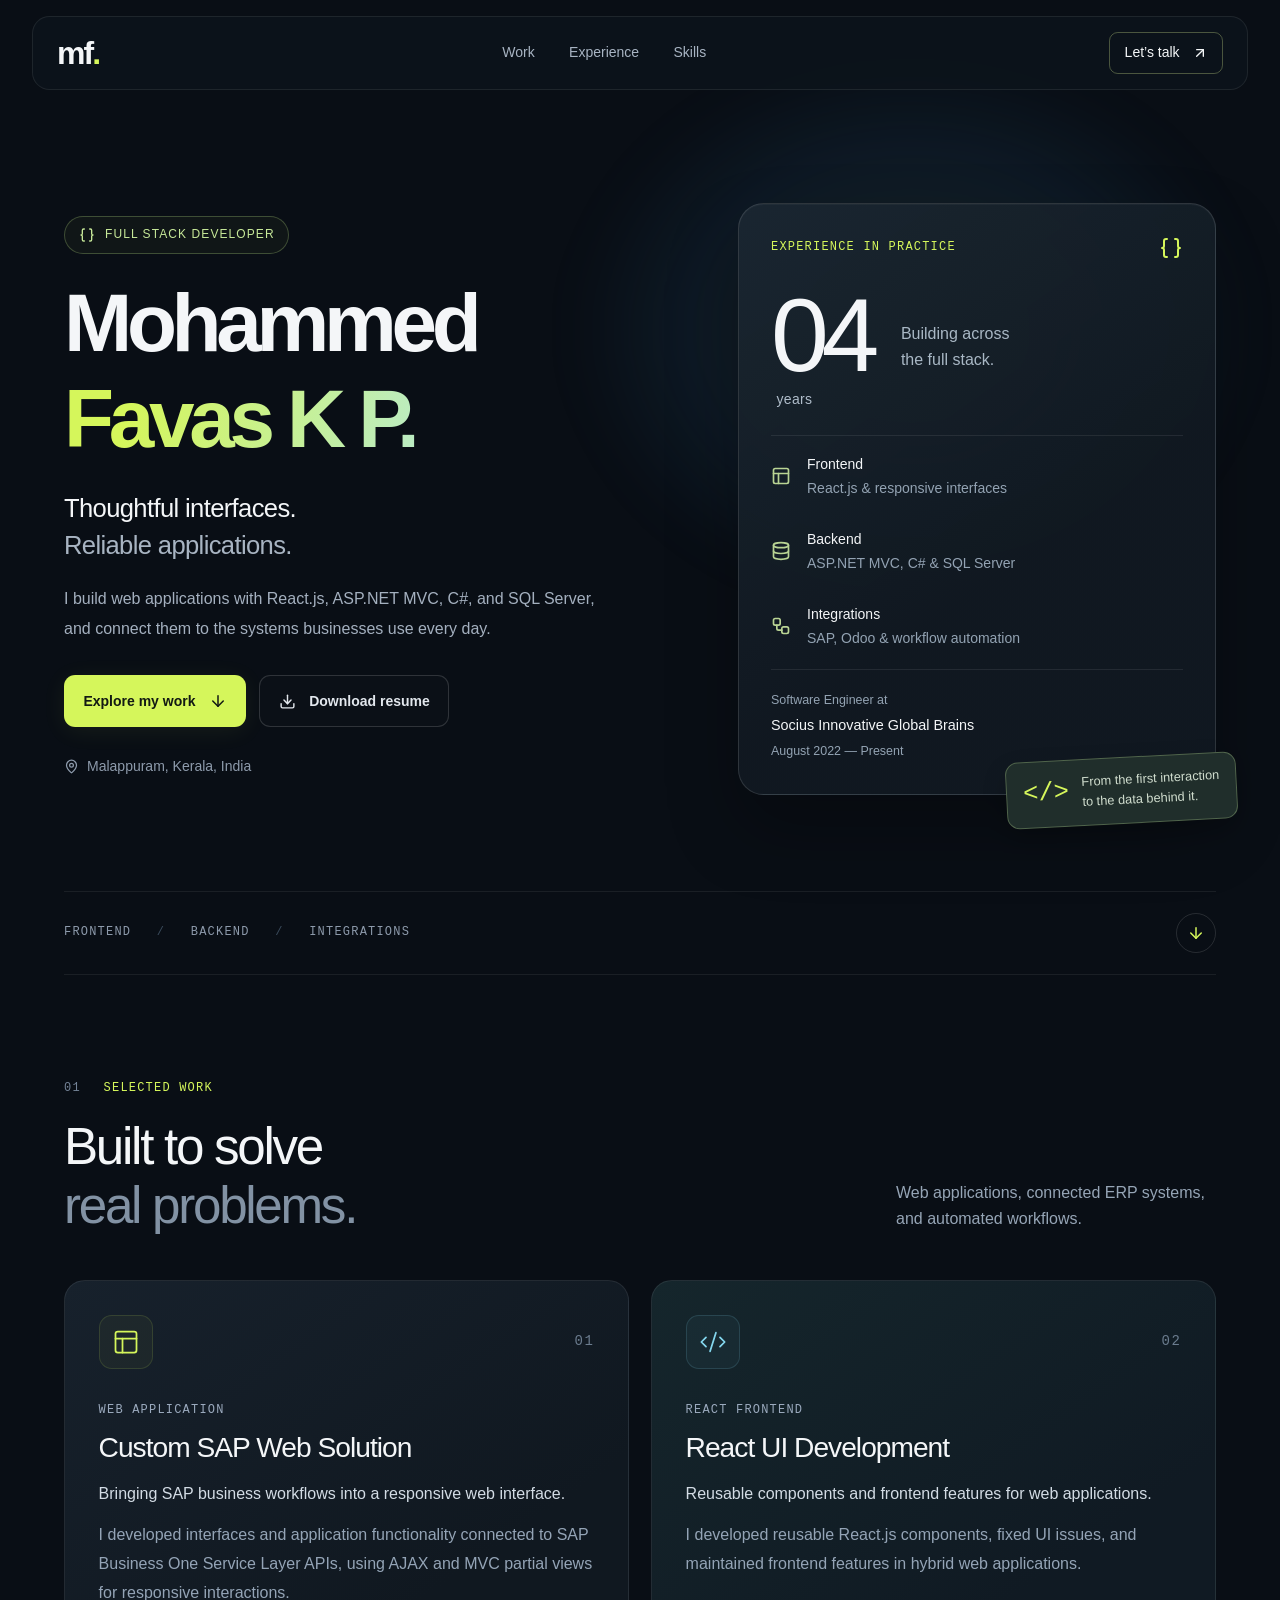
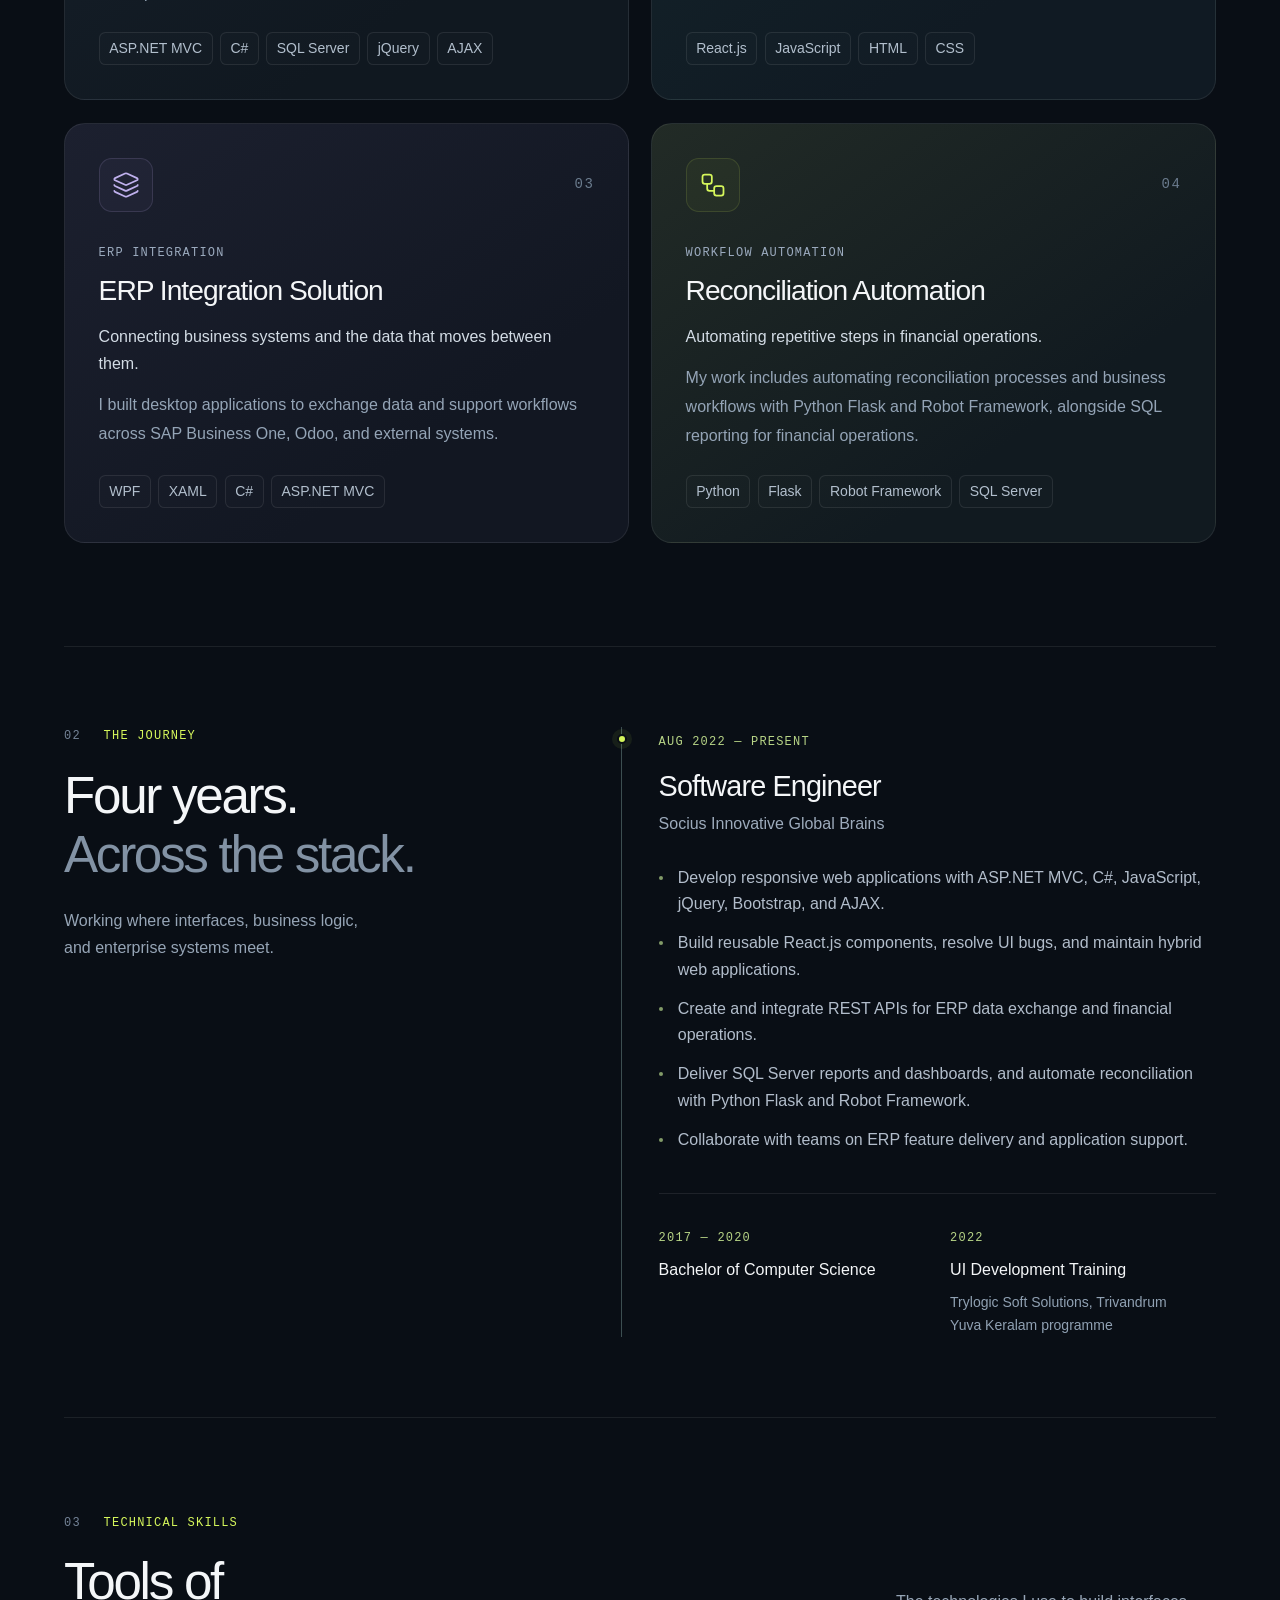
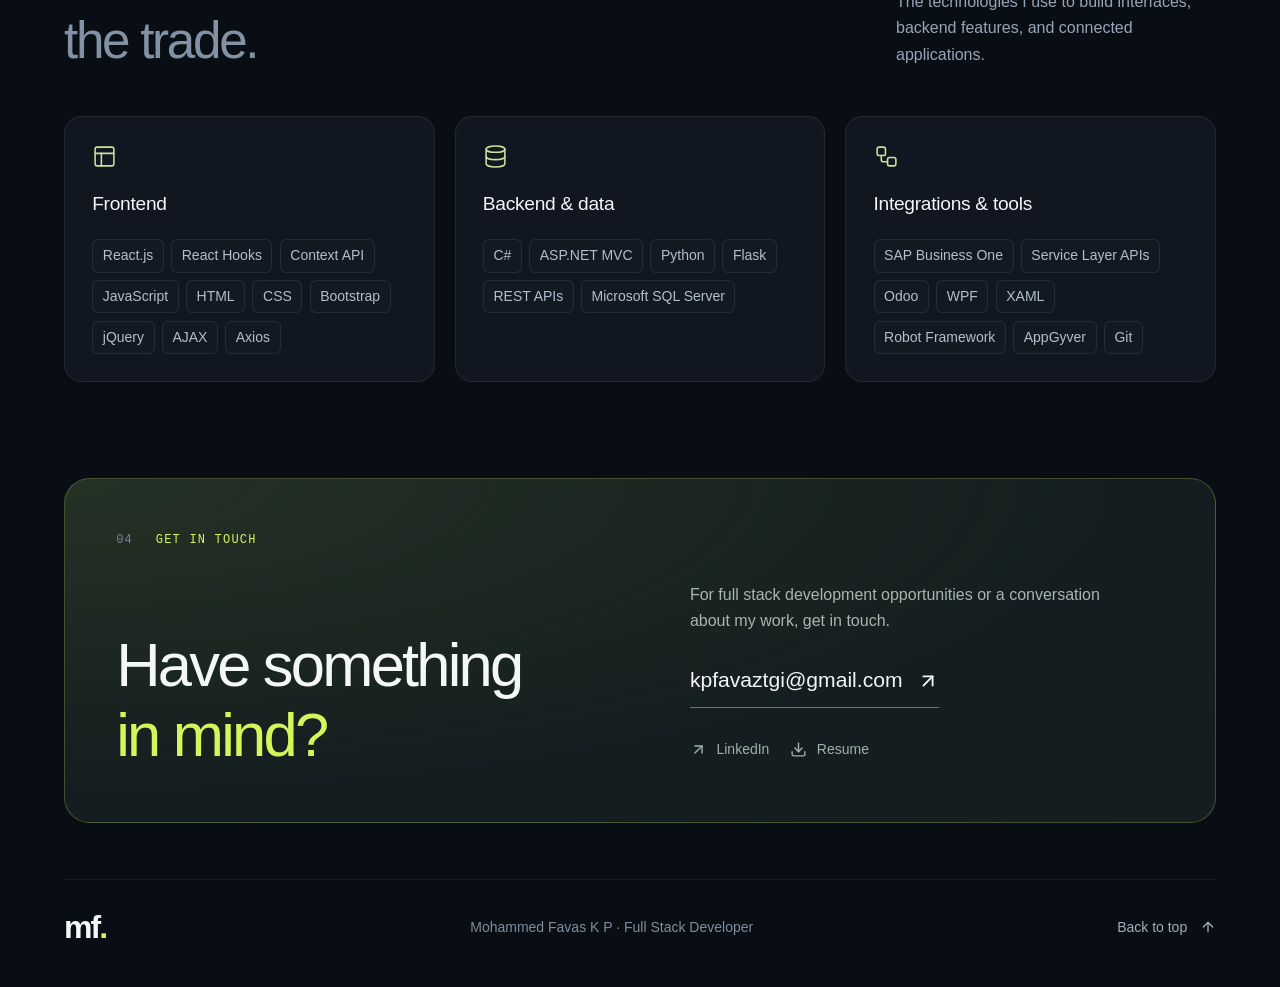
==== index.html @ 2f566b24 "Add files via upload" ====
<!DOCTYPE html><html lang="en"><head><meta charSet="utf-8"/><meta name="viewport" content="width=device-width, initial-scale=1"/><link rel="stylesheet" href="/_next/static/css/index.DsQ83Fm5.css" data-rsc-css-href="/_next/static/css/index.DsQ83Fm5.css" data-precedence="vite-rsc/importer-resources"/><link rel="modulepreload" fetchPriority="low" href="/_next/static/chunks/index-Csbb23Q3.js"/><script src="/_next/static/chunks/rolldown-runtime-C60lm6uB.js" type="module" async=""></script><script src="/_next/static/chunks/framework-D_rUT4EX.js" type="module" async=""></script><link rel="modulepreload" href="/_next/static/chunks/layout-segment-context-CwDwihak.js" crossorigin=""/><link rel="modulepreload" href="/_next/static/chunks/page-Cf0UQK8F.js" crossorigin=""/><title>Mohammed Favas K P | Full Stack Developer</title><meta name="description" content="Full Stack Developer with 4 years of experience in ASP.NET MVC, C#, React.js, SQL Server, ERP integrations, and business automation."/><link rel="shortcut icon" href="/favicon.svg"/><link rel="icon" href="/favicon.svg"/><script>Object.assign(((self[Symbol.for("vinext.navigationRuntime")]??={bootstrap:{routeManifest:null},functions:{}}).bootstrap.rsc??={rsc:[]}),{params:{},nav:{"pathname":"/","searchParams":[]}})</script><link rel="modulepreload" href="/_next/static/chunks/index-Csbb23Q3.js" />
</head><body><a class="skip-link" href="#main">Skip to content</a><div class="reading-progress" aria-hidden="true"></div><header class="site-header"><a class="wordmark" href="#home" aria-label="Mohammed Favas K P home">mf<span>.</span></a><nav aria-label="Main navigation"><a href="#work">Work</a><a href="#experience">Experience</a><a href="#skills">Skills</a></nav><a class="header-contact" href="#contact">Let’s talk <svg xmlns="http://www.w3.org/2000/svg" width="16" height="16" viewBox="0 0 24 24" fill="none" stroke="currentColor" stroke-width="2" stroke-linecap="round" stroke-linejoin="round" class="lucide lucide-arrow-up-right" aria-hidden="true"><path d="M7 7h10v10"></path><path d="M7 17 17 7"></path></svg></a></header><main id="main"><section id="home" data-section="true" class="hero section-shell" aria-labelledby="hero-title"><div class="hero-glow" aria-hidden="true"></div><div class="hero-grid"><div class="hero-intro"><p class="role-pill hero-enter"><svg xmlns="http://www.w3.org/2000/svg" width="16" height="16" viewBox="0 0 24 24" fill="none" stroke="currentColor" stroke-width="2" stroke-linecap="round" stroke-linejoin="round" class="lucide lucide-braces" aria-hidden="true"><path d="M8 3H7a2 2 0 0 0-2 2v5a2 2 0 0 1-2 2 2 2 0 0 1 2 2v5c0 1.1.9 2 2 2h1"></path><path d="M16 21h1a2 2 0 0 0 2-2v-5c0-1.1.9-2 2-2a2 2 0 0 1-2-2V5a2 2 0 0 0-2-2h-1"></path></svg> FULL STACK DEVELOPER</p><h1 id="hero-title" aria-label="Mohammed Favas K P"><span class="name-line"><span>Mohammed</span></span><span class="name-line"><span class="gradient-name">Favas K P.</span></span></h1><p class="hero-description hero-enter">Thoughtful interfaces.<br/><span>Reliable applications.</span></p><p class="intro-copy hero-enter">I build web applications with React.js, ASP.NET MVC, C#, and SQL Server, and connect them to the systems businesses use every day.</p><div class="hero-actions hero-enter"><a class="button button-accent" href="#work">Explore my work <svg xmlns="http://www.w3.org/2000/svg" width="18" height="18" viewBox="0 0 24 24" fill="none" stroke="currentColor" stroke-width="2" stroke-linecap="round" stroke-linejoin="round" class="lucide lucide-arrow-down" aria-hidden="true"><path d="M12 5v14"></path><path d="m19 12-7 7-7-7"></path></svg></a><a class="button button-outline" href="/Mohammed_Favas_K_P_Full_Stack_Developer_Resume.pdf" download=""><svg xmlns="http://www.w3.org/2000/svg" width="17" height="17" viewBox="0 0 24 24" fill="none" stroke="currentColor" stroke-width="2" stroke-linecap="round" stroke-linejoin="round" class="lucide lucide-download" aria-hidden="true"><path d="M12 15V3"></path><path d="M21 15v4a2 2 0 0 1-2 2H5a2 2 0 0 1-2-2v-4"></path><path d="m7 10 5 5 5-5"></path></svg> Download resume</a></div><p class="location hero-enter"><svg xmlns="http://www.w3.org/2000/svg" width="15" height="15" viewBox="0 0 24 24" fill="none" stroke="currentColor" stroke-width="2" stroke-linecap="round" stroke-linejoin="round" class="lucide lucide-map-pin" aria-hidden="true"><path d="M20 10c0 4.993-5.539 10.193-7.399 11.799a1 1 0 0 1-1.202 0C9.539 20.193 4 14.993 4 10a8 8 0 0 1 16 0"></path><circle cx="12" cy="10" r="3"></circle></svg> Malappuram, Kerala, India</p></div><div class="hero-profile hero-enter"><div class="profile-card"><div class="profile-top"><span class="eyebrow">EXPERIENCE IN PRACTICE</span><svg xmlns="http://www.w3.org/2000/svg" width="24" height="24" viewBox="0 0 24 24" fill="none" stroke="currentColor" stroke-width="2" stroke-linecap="round" stroke-linejoin="round" class="lucide lucide-braces" aria-hidden="true"><path d="M8 3H7a2 2 0 0 0-2 2v5a2 2 0 0 1-2 2 2 2 0 0 1 2 2v5c0 1.1.9 2 2 2h1"></path><path d="M16 21h1a2 2 0 0 0 2-2v-5c0-1.1.9-2 2-2a2 2 0 0 1-2-2V5a2 2 0 0 0-2-2h-1"></path></svg></div><div class="experience-number"><strong>04<span>years</span></strong><p>Building across<br/>the full stack.</p></div><div class="profile-specialties"><div><svg xmlns="http://www.w3.org/2000/svg" width="20" height="20" viewBox="0 0 24 24" fill="none" stroke="currentColor" stroke-width="2" stroke-linecap="round" stroke-linejoin="round" class="lucide lucide-panels-top-left" aria-hidden="true"><rect width="18" height="18" x="3" y="3" rx="2"></rect><path d="M3 9h18"></path><path d="M9 21V9"></path></svg><p><strong>Frontend</strong><span>React.js &amp; responsive interfaces</span></p></div><div><svg xmlns="http://www.w3.org/2000/svg" width="20" height="20" viewBox="0 0 24 24" fill="none" stroke="currentColor" stroke-width="2" stroke-linecap="round" stroke-linejoin="round" class="lucide lucide-database" aria-hidden="true"><ellipse cx="12" cy="5" rx="9" ry="3"></ellipse><path d="M3 5V19A9 3 0 0 0 21 19V5"></path><path d="M3 12A9 3 0 0 0 21 12"></path></svg><p><strong>Backend</strong><span>ASP.NET MVC, C# &amp; SQL Server</span></p></div><div><svg xmlns="http://www.w3.org/2000/svg" width="20" height="20" viewBox="0 0 24 24" fill="none" stroke="currentColor" stroke-width="2" stroke-linecap="round" stroke-linejoin="round" class="lucide lucide-workflow" aria-hidden="true"><rect width="8" height="8" x="3" y="3" rx="2"></rect><path d="M7 11v4a2 2 0 0 0 2 2h4"></path><rect width="8" height="8" x="13" y="13" rx="2"></rect></svg><p><strong>Integrations</strong><span>SAP, Odoo &amp; workflow automation</span></p></div></div><div class="profile-company"><span>Software Engineer at</span><strong>Socius Innovative Global Brains</strong><span>August 2022 — Present</span></div></div><div class="profile-note"><span aria-hidden="true">&lt;/&gt;</span><p>From the first interaction<br/>to the data behind it.</p></div></div></div><div class="hero-bottom"><span>FRONTEND</span><span class="stack-divider" aria-hidden="true">/</span><span>BACKEND</span><span class="stack-divider" aria-hidden="true">/</span><span>INTEGRATIONS</span><a href="#work" aria-label="Scroll to selected work"><svg xmlns="http://www.w3.org/2000/svg" width="18" height="18" viewBox="0 0 24 24" fill="none" stroke="currentColor" stroke-width="2" stroke-linecap="round" stroke-linejoin="round" class="lucide lucide-arrow-down" aria-hidden="true"><path d="M12 5v14"></path><path d="m19 12-7 7-7-7"></path></svg></a></div></section><section id="work" data-section="true" class="work-section section-shell" aria-labelledby="work-title"><div class="section-heading" data-reveal="true"><div><p class="eyebrow"><span>01</span> SELECTED WORK</p><h2 id="work-title">Built to solve<br/><span>real problems.</span></h2></div><p>Web applications, connected ERP systems, and automated workflows.</p></div><div class="projects"><div class="project-reveal" data-reveal="true"><article class="project-card project-1"><div class="project-top"><div class="project-icon"><svg xmlns="http://www.w3.org/2000/svg" width="28" height="28" viewBox="0 0 24 24" fill="none" stroke="currentColor" stroke-width="1.5" stroke-linecap="round" stroke-linejoin="round" class="lucide lucide-panels-top-left" aria-hidden="true"><rect width="18" height="18" x="3" y="3" rx="2"></rect><path d="M3 9h18"></path><path d="M9 21V9"></path></svg></div><span class="project-number">01</span></div><p class="project-category">WEB APPLICATION</p><h3>Custom SAP Web Solution</h3><p class="project-lead">Bringing SAP business workflows into a responsive web interface.</p><p class="project-detail">I developed interfaces and application functionality connected to SAP Business One Service Layer APIs, using AJAX and MVC partial views for responsive interactions.</p><ul class="tags" aria-label="Custom SAP Web Solution technologies"><li>ASP.NET MVC</li><li>C#</li><li>SQL Server</li><li>jQuery</li><li>AJAX</li></ul></article></div><div class="project-reveal" data-reveal="true"><article class="project-card project-2"><div class="project-top"><div class="project-icon"><svg xmlns="http://www.w3.org/2000/svg" width="28" height="28" viewBox="0 0 24 24" fill="none" stroke="currentColor" stroke-width="1.5" stroke-linecap="round" stroke-linejoin="round" class="lucide lucide-code-xml" aria-hidden="true"><path d="m18 16 4-4-4-4"></path><path d="m6 8-4 4 4 4"></path><path d="m14.5 4-5 16"></path></svg></div><span class="project-number">02</span></div><p class="project-category">REACT FRONTEND</p><h3>React UI Development</h3><p class="project-lead">Reusable components and frontend features for web applications.</p><p class="project-detail">I developed reusable React.js components, fixed UI issues, and maintained frontend features in hybrid web applications.</p><ul class="tags" aria-label="React UI Development technologies"><li>React.js</li><li>JavaScript</li><li>HTML</li><li>CSS</li></ul></article></div><div class="project-reveal" data-reveal="true"><article class="project-card project-3"><div class="project-top"><div class="project-icon"><svg xmlns="http://www.w3.org/2000/svg" width="28" height="28" viewBox="0 0 24 24" fill="none" stroke="currentColor" stroke-width="1.5" stroke-linecap="round" stroke-linejoin="round" class="lucide lucide-layers" aria-hidden="true"><path d="M12.83 2.18a2 2 0 0 0-1.66 0L2.6 6.08a1 1 0 0 0 0 1.83l8.58 3.91a2 2 0 0 0 1.66 0l8.58-3.9a1 1 0 0 0 0-1.83z"></path><path d="M2 12a1 1 0 0 0 .58.91l8.6 3.91a2 2 0 0 0 1.65 0l8.58-3.9A1 1 0 0 0 22 12"></path><path d="M2 17a1 1 0 0 0 .58.91l8.6 3.91a2 2 0 0 0 1.65 0l8.58-3.9A1 1 0 0 0 22 17"></path></svg></div><span class="project-number">03</span></div><p class="project-category">ERP INTEGRATION</p><h3>ERP Integration Solution</h3><p class="project-lead">Connecting business systems and the data that moves between them.</p><p class="project-detail">I built desktop applications to exchange data and support workflows across SAP Business One, Odoo, and external systems.</p><ul class="tags" aria-label="ERP Integration Solution technologies"><li>WPF</li><li>XAML</li><li>C#</li><li>ASP.NET MVC</li></ul></article></div><div class="project-reveal" data-reveal="true"><article class="project-card project-4"><div class="project-top"><div class="project-icon"><svg xmlns="http://www.w3.org/2000/svg" width="28" height="28" viewBox="0 0 24 24" fill="none" stroke="currentColor" stroke-width="1.5" stroke-linecap="round" stroke-linejoin="round" class="lucide lucide-workflow" aria-hidden="true"><rect width="8" height="8" x="3" y="3" rx="2"></rect><path d="M7 11v4a2 2 0 0 0 2 2h4"></path><rect width="8" height="8" x="13" y="13" rx="2"></rect></svg></div><span class="project-number">04</span></div><p class="project-category">WORKFLOW AUTOMATION</p><h3>Reconciliation Automation</h3><p class="project-lead">Automating repetitive steps in financial operations.</p><p class="project-detail">My work includes automating reconciliation processes and business workflows with Python Flask and Robot Framework, alongside SQL reporting for financial operations.</p><ul class="tags" aria-label="Reconciliation Automation technologies"><li>Python</li><li>Flask</li><li>Robot Framework</li><li>SQL Server</li></ul></article></div></div></section><section id="experience" data-section="true" class="experience-section section-shell" aria-labelledby="experience-title"><div class="experience-heading" data-reveal="true"><p class="eyebrow"><span>02</span> THE JOURNEY</p><h2 id="experience-title">Four years.<br/><span>Across the stack.</span></h2><p>Working where interfaces, business logic, and enterprise systems meet.</p></div><div class="experience-body" data-reveal="true"><div class="role-meta"><span class="date-label">AUG 2022 — PRESENT</span><h3>Software Engineer</h3><p>Socius Innovative Global Brains</p></div><ul class="experience-list"><li>Develop responsive web applications with ASP.NET MVC, C#, JavaScript, jQuery, Bootstrap, and AJAX.</li><li>Build reusable React.js components, resolve UI bugs, and maintain hybrid web applications.</li><li>Create and integrate REST APIs for ERP data exchange and financial operations.</li><li>Deliver SQL Server reports and dashboards, and automate reconciliation with Python Flask and Robot Framework.</li><li>Collaborate with teams on ERP feature delivery and application support.</li></ul><div class="education"><div><span class="date-label">2017 — 2020</span><h4>Bachelor of Computer Science</h4></div><div><span class="date-label">2022</span><h4>UI Development Training</h4><p>Trylogic Soft Solutions, Trivandrum<br/>Yuva Keralam programme</p></div></div></div></section><section id="skills" data-section="true" class="skills-section section-shell" aria-labelledby="skills-title"><div class="section-heading" data-reveal="true"><div><p class="eyebrow"><span>03</span> TECHNICAL SKILLS</p><h2 id="skills-title">Tools of<br/><span>the trade.</span></h2></div><p>The technologies I use to build interfaces, backend features, and connected applications.</p></div><div class="skill-groups"><div class="skill-group" data-reveal="true"><svg xmlns="http://www.w3.org/2000/svg" width="25" height="25" viewBox="0 0 24 24" fill="none" stroke="currentColor" stroke-width="1.5" stroke-linecap="round" stroke-linejoin="round" class="lucide lucide-panels-top-left" aria-hidden="true"><rect width="18" height="18" x="3" y="3" rx="2"></rect><path d="M3 9h18"></path><path d="M9 21V9"></path></svg><h3>Frontend</h3><ul class="tags"><li>React.js</li><li>React Hooks</li><li>Context API</li><li>JavaScript</li><li>HTML</li><li>CSS</li><li>Bootstrap</li><li>jQuery</li><li>AJAX</li><li>Axios</li></ul></div><div class="skill-group" data-reveal="true"><svg xmlns="http://www.w3.org/2000/svg" width="25" height="25" viewBox="0 0 24 24" fill="none" stroke="currentColor" stroke-width="1.5" stroke-linecap="round" stroke-linejoin="round" class="lucide lucide-database" aria-hidden="true"><ellipse cx="12" cy="5" rx="9" ry="3"></ellipse><path d="M3 5V19A9 3 0 0 0 21 19V5"></path><path d="M3 12A9 3 0 0 0 21 12"></path></svg><h3>Backend &amp; data</h3><ul class="tags"><li>C#</li><li>ASP.NET MVC</li><li>Python</li><li>Flask</li><li>REST APIs</li><li>Microsoft SQL Server</li></ul></div><div class="skill-group" data-reveal="true"><svg xmlns="http://www.w3.org/2000/svg" width="25" height="25" viewBox="0 0 24 24" fill="none" stroke="currentColor" stroke-width="1.5" stroke-linecap="round" stroke-linejoin="round" class="lucide lucide-workflow" aria-hidden="true"><rect width="8" height="8" x="3" y="3" rx="2"></rect><path d="M7 11v4a2 2 0 0 0 2 2h4"></path><rect width="8" height="8" x="13" y="13" rx="2"></rect></svg><h3>Integrations &amp; tools</h3><ul class="tags"><li>SAP Business One</li><li>Service Layer APIs</li><li>Odoo</li><li>WPF</li><li>XAML</li><li>Robot Framework</li><li>AppGyver</li><li>Git</li></ul></div></div></section><section id="contact" data-section="true" class="contact-section section-shell" aria-labelledby="contact-title"><div class="contact-panel" data-reveal="true"><p class="eyebrow"><span>04</span> GET IN TOUCH</p><div class="contact-grid"><h2 id="contact-title">Have something<br/><span>in mind?</span></h2><div><p>For full stack development opportunities or a conversation about my work, get in touch.</p><a class="email-link" href="mailto:kpfavaztgi@gmail.com">kpfavaztgi@gmail.com <svg xmlns="http://www.w3.org/2000/svg" width="22" height="22" viewBox="0 0 24 24" fill="none" stroke="currentColor" stroke-width="2" stroke-linecap="round" stroke-linejoin="round" class="lucide lucide-arrow-up-right" aria-hidden="true"><path d="M7 7h10v10"></path><path d="M7 17 17 7"></path></svg></a><div class="contact-links"><a href="https://www.linkedin.com/in/favas-kp-378805218" target="_blank" rel="noopener noreferrer"><svg xmlns="http://www.w3.org/2000/svg" width="17" height="17" viewBox="0 0 24 24" fill="none" stroke="currentColor" stroke-width="2" stroke-linecap="round" stroke-linejoin="round" class="lucide lucide-arrow-up-right" aria-hidden="true"><path d="M7 7h10v10"></path><path d="M7 17 17 7"></path></svg> LinkedIn</a><a href="/Mohammed_Favas_K_P_Full_Stack_Developer_Resume.pdf" download=""><svg xmlns="http://www.w3.org/2000/svg" width="17" height="17" viewBox="0 0 24 24" fill="none" stroke="currentColor" stroke-width="2" stroke-linecap="round" stroke-linejoin="round" class="lucide lucide-download" aria-hidden="true"><path d="M12 15V3"></path><path d="M21 15v4a2 2 0 0 1-2 2H5a2 2 0 0 1-2-2v-4"></path><path d="m7 10 5 5 5-5"></path></svg> Resume</a></div></div></div></div></section></main><footer class="site-footer"><a class="wordmark" href="#home" aria-label="Back to top">mf<span>.</span></a><p>Mohammed Favas K P · Full Stack Developer</p><a class="back-top" href="#home">Back to top <svg xmlns="http://www.w3.org/2000/svg" width="16" height="16" viewBox="0 0 24 24" fill="none" stroke="currentColor" stroke-width="2" stroke-linecap="round" stroke-linejoin="round" class="lucide lucide-arrow-up" aria-hidden="true"><path d="m5 12 7-7 7 7"></path><path d="M12 19V5"></path></svg></a></footer><script type="module" src="/_next/static/chunks/index-Csbb23Q3.js" id="_R_" async=""></script><script>((self[Symbol.for("vinext.navigationRuntime")]??={bootstrap:{routeManifest:null},functions:{}}).bootstrap.rsc??={rsc:[]}).rsc.push("2:I[\"dfb1a1972f71\",[],\"Children\",1]\n")</script><script>((self[Symbol.for("vinext.navigationRuntime")]??={bootstrap:{routeManifest:null},functions:{}}).bootstrap.rsc??={rsc:[]}).rsc.push("3:I[\"41fd901a78e0\",[],\"GlobalErrorBoundary\",1]\n")</script><script>((self[Symbol.for("vinext.navigationRuntime")]??={bootstrap:{routeManifest:null},functions:{}}).bootstrap.rsc??={rsc:[]}).rsc.push("4:I[\"0da8fa39962d\",[],\"default\",1]\n")</script><script>((self[Symbol.for("vinext.navigationRuntime")]??={bootstrap:{routeManifest:null},functions:{}}).bootstrap.rsc??={rsc:[]}).rsc.push("5:I[\"41fd901a78e0\",[],\"ErrorBoundary\",1]\n")</script><script>((self[Symbol.for("vinext.navigationRuntime")]??={bootstrap:{routeManifest:null},functions:{}}).bootstrap.rsc??={rsc:[]}).rsc.push("6:I[\"f010aebb4ce9\",[],\"LayoutSegmentProvider\",1]\n")</script><script>((self[Symbol.for("vinext.navigationRuntime")]??={bootstrap:{routeManifest:null},functions:{}}).bootstrap.rsc??={rsc:[]}).rsc.push("7:I[\"dfb1a1972f71\",[],\"Slot\",1]\n")</script><script>((self[Symbol.for("vinext.navigationRuntime")]??={bootstrap:{routeManifest:null},functions:{}}).bootstrap.rsc??={rsc:[]}).rsc.push("8:I[\"41fd901a78e0\",[],\"NotFoundBoundary\",1]\n")</script><script>((self[Symbol.for("vinext.navigationRuntime")]??={bootstrap:{routeManifest:null},functions:{}}).bootstrap.rsc??={rsc:[]}).rsc.push("9:I[\"207ef9e382e7\",[],\"AppRouterScrollTarget\",1]\n")</script><script>((self[Symbol.for("vinext.navigationRuntime")]??={bootstrap:{routeManifest:null},functions:{}}).bootstrap.rsc??={rsc:[]}).rsc.push("a:I[\"41fd901a78e0\",[],\"RedirectBoundary\",1]\n")</script><script>((self[Symbol.for("vinext.navigationRuntime")]??={bootstrap:{routeManifest:null},functions:{}}).bootstrap.rsc??={rsc:[]}).rsc.push(":HL[\"/_next/static/css/index.DsQ83Fm5.css\",\"style\"     ]\n")</script><script>((self[Symbol.for("vinext.navigationRuntime")]??={bootstrap:{routeManifest:null},functions:{}}).bootstrap.rsc??={rsc:[]}).rsc.push("0:{\"page:/\":\"$L1\",\"layout:/\":[[[\"$\",\"link\",\"css:/_next/static/css/index.DsQ83Fm5.css\",{\"rel\":\"stylesheet\",\"precedence\":\"vite-rsc/importer-resources\",\"href\":\"/_next/static/css/index.DsQ83Fm5.css\",\"data-rsc-css-href\":\"/_next/static/css/index.DsQ83Fm5.css\"}],\"$undefined\"],[\"$\",\"html\",null,{\"lang\":\"en\",\"children\":[\"$\",\"body\",null,{\"children\":[\"$\",\"$L2\",null,{}]}]}]],\"route:/\":[[[\"$\",\"meta\",null,{\"charSet\":\"utf-8\"}],[[\"$\",\"title\",\"0\",{\"children\":\"Mohammed Favas K P | Full Stack Developer\"}],[\"$\",\"meta\",\"1\",{\"name\":\"description\",\"content\":\"Full Stack Developer with 4 years of experience in ASP.NET MVC, C#, React.js, SQL Server, ERP integrations, and business automation.\"}],[\"$\",\"link\",\"2\",{\"data-vinext-streamed-icon\":\"$undefined\",\"rel\":\"shortcut icon\",\"href\":\"/favicon.svg\",\"type\":\"$undefined\",\"sizes\":\"$undefined\",\"color\":\"$undefined\",\"media\":\"$undefined\",\"fetchPriority\":\"$undefined\"}],[\"$\",\"link\",\"3\",{\"data-vinext-streamed-icon\":\"$undefined\",\"rel\":\"icon\",\"href\":\"/favicon.svg\",\"type\":\"$undefined\",\"sizes\":\"$undefined\",\"color\":\"$undefined\",\"media\":\"$undefined\",\"fetchPriority\":\"$undefined\"}]],[[\"$\",\"meta\",\"0\",{\"name\":\"viewport\",\"content\":\"width=device-width, initial-scale=1\"}]]],[\"$\",\"$L3\",null,{\"fallback\":\"$4\",\"children\":[\"$\",\"$L5\",null,{\"fallback\":\"$4\",\"children\":[\"$\",\"$L6\",null,{\"providerId\":\"layout:/\",\"segmentMap\":{\"children\":[]},\"children\":[\"$\",\"$L7\",null,{\"id\":\"layout:/\",\"parallelSlots\":\"$undefined\",\"children\":[\"$\",\"$L8\",null,{\"resetKey\":\"\",\"fallback\":[[\"$\",\"title\",null,{\"children\":\"404: This page could not be found.\"}],[\"$\",\"div\",null,{\"style\":{\"fontFamily\":\"system-ui,\\\"Segoe UI\\\",Roboto,Helvetica,Arial,sans-serif,\\\"Apple Color Emoji\\\",\\\"Segoe UI Emoji\\\"\",\"height\":\"100vh\",\"textAlign\":\"center\",\"display\":\"flex\",\"flexDirection\":\"column\",\"alignItems\":\"center\",\"justifyContent\":\"center\"},\"children\":[\"$\",\"div\",null,{\"children\":[[\"$\",\"style\",null,{\"dangerouslySetInnerHTML\":{\"__html\":\"body{color:#000;background:#fff;margin:0}.next-error-h1{border-right:1px solid rgba(0,0,0,.3)}@media (prefers-color-scheme:dark){body{color:#fff;background:#000}.next-error-h1{border-right:1px solid rgba(255,255,255,.3)}}\"}}],[\"$\",\"h1\",null,{\"className\":\"next-error-h1\",\"style\":{\"display\":\"inline-block\",\"margin\":\"0 20px 0 0\",\"padding\":\"0 23px 0 0\",\"fontSize\":24,\"fontWeight\":500,\"verticalAlign\":\"top\",\"lineHeight\":\"49px\"},\"children\":404}],[\"$\",\"div\",null,{\"style\":{\"display\":\"inline-block\"},\"children\":[\"$\",\"h2\",null,{\"style\":{\"fontSize\":14,\"fontWeight\":400,\"lineHeight\":\"49px\",\"margin\":0},\"children\":\"This page could not be found.\"}]}]]}]}]],\"children\":[\"$\",\"$L9\",null,{\"children\":[\"$\",\"$La\",null,{\"children\":[[\"$\",\"$L6\",null,{\"providerId\":\"page:/\",\"segmentMap\":{\"children\":[\"__PAGE__\"]},\"children\":[\"$\",\"$L7\",null,{\"id\":\"page:/\"}]}],null]}]}]}]}]}]}]}],null,null],\"__route\":\"route:/\",\"__interceptionContext\":null,\"__layoutIds\":[\"layout:/\"],\"__rootLayout\":\"/\",\"__bfcacheSegmentIdentities\":{\"layout:/\":\"[\\\"layout\\\",\\\"layout:/\\\",\\\"root-boundary:/\\\",\\\"\\\"]\",\"page:/\":\"[\\\"page\\\",\\\"page:/\\\",\\\"root-boundary:/\\\",\\\"\\\"]\"},\"__srcPage\":[\"page\"],\"__layoutFlags\":{\"layout:/\":\"s\"},\"__artifactCompatibility\":{\"schemaVersion\":1,\"graphVersion\":\"app-route-graph:1177fd80f83fa7b0\",\"deploymentVersion\":\"d8561abf-4563-4035-83c4-03610ea0a5c2\",\"appElementsSchemaVersion\":1,\"rscPayloadSchemaVersion\":1,\"rootBoundaryId\":\"/\",\"renderEpoch\":null}}\n")</script><script>((self[Symbol.for("vinext.navigationRuntime")]??={bootstrap:{routeManifest:null},functions:{}}).bootstrap.rsc??={rsc:[]}).rsc.push("b:I[\"6efdf509a785\",[],\"default\",1]\n")</script><script>((self[Symbol.for("vinext.navigationRuntime")]??={bootstrap:{routeManifest:null},functions:{}}).bootstrap.rsc??={rsc:[]}).rsc.push("1:[\"$\",\"$Lb\",null,{\"params\":\"$@c\",\"searchParams\":\"$@d\"}]\n")</script><script>((self[Symbol.for("vinext.navigationRuntime")]??={bootstrap:{routeManifest:null},functions:{}}).bootstrap.rsc??={rsc:[]}).rsc.push("c:{}\n")</script><script>((self[Symbol.for("vinext.navigationRuntime")]??={bootstrap:{routeManifest:null},functions:{}}).bootstrap.rsc??={rsc:[]}).rsc.push("d:{}\n")</script><script>Object.assign(((self[Symbol.for("vinext.navigationRuntime")]??={bootstrap:{routeManifest:null},functions:{}}).bootstrap.rsc??={rsc:[]}),{"initialCacheKind":"dynamic"});((self[Symbol.for("vinext.navigationRuntime")]??={bootstrap:{routeManifest:null},functions:{}}).bootstrap.rsc??={rsc:[]}).done=true</script></body></html>
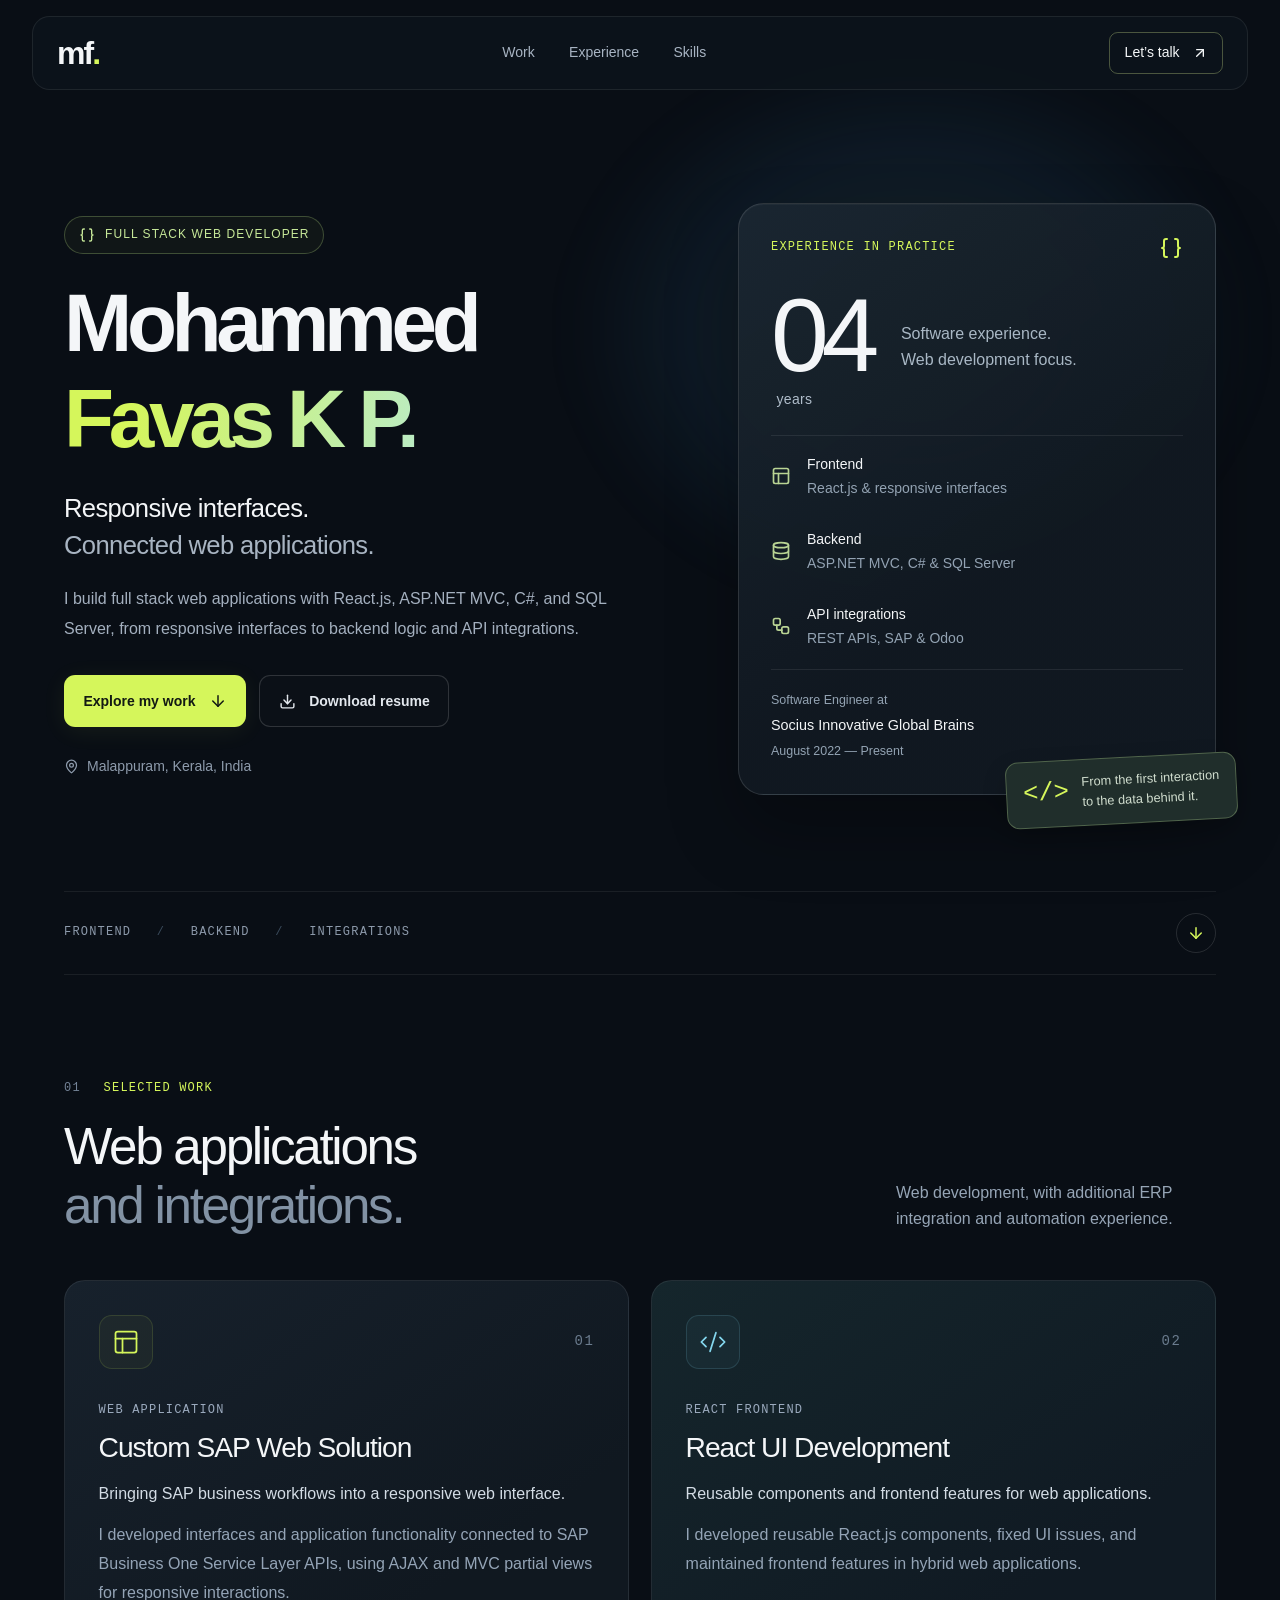
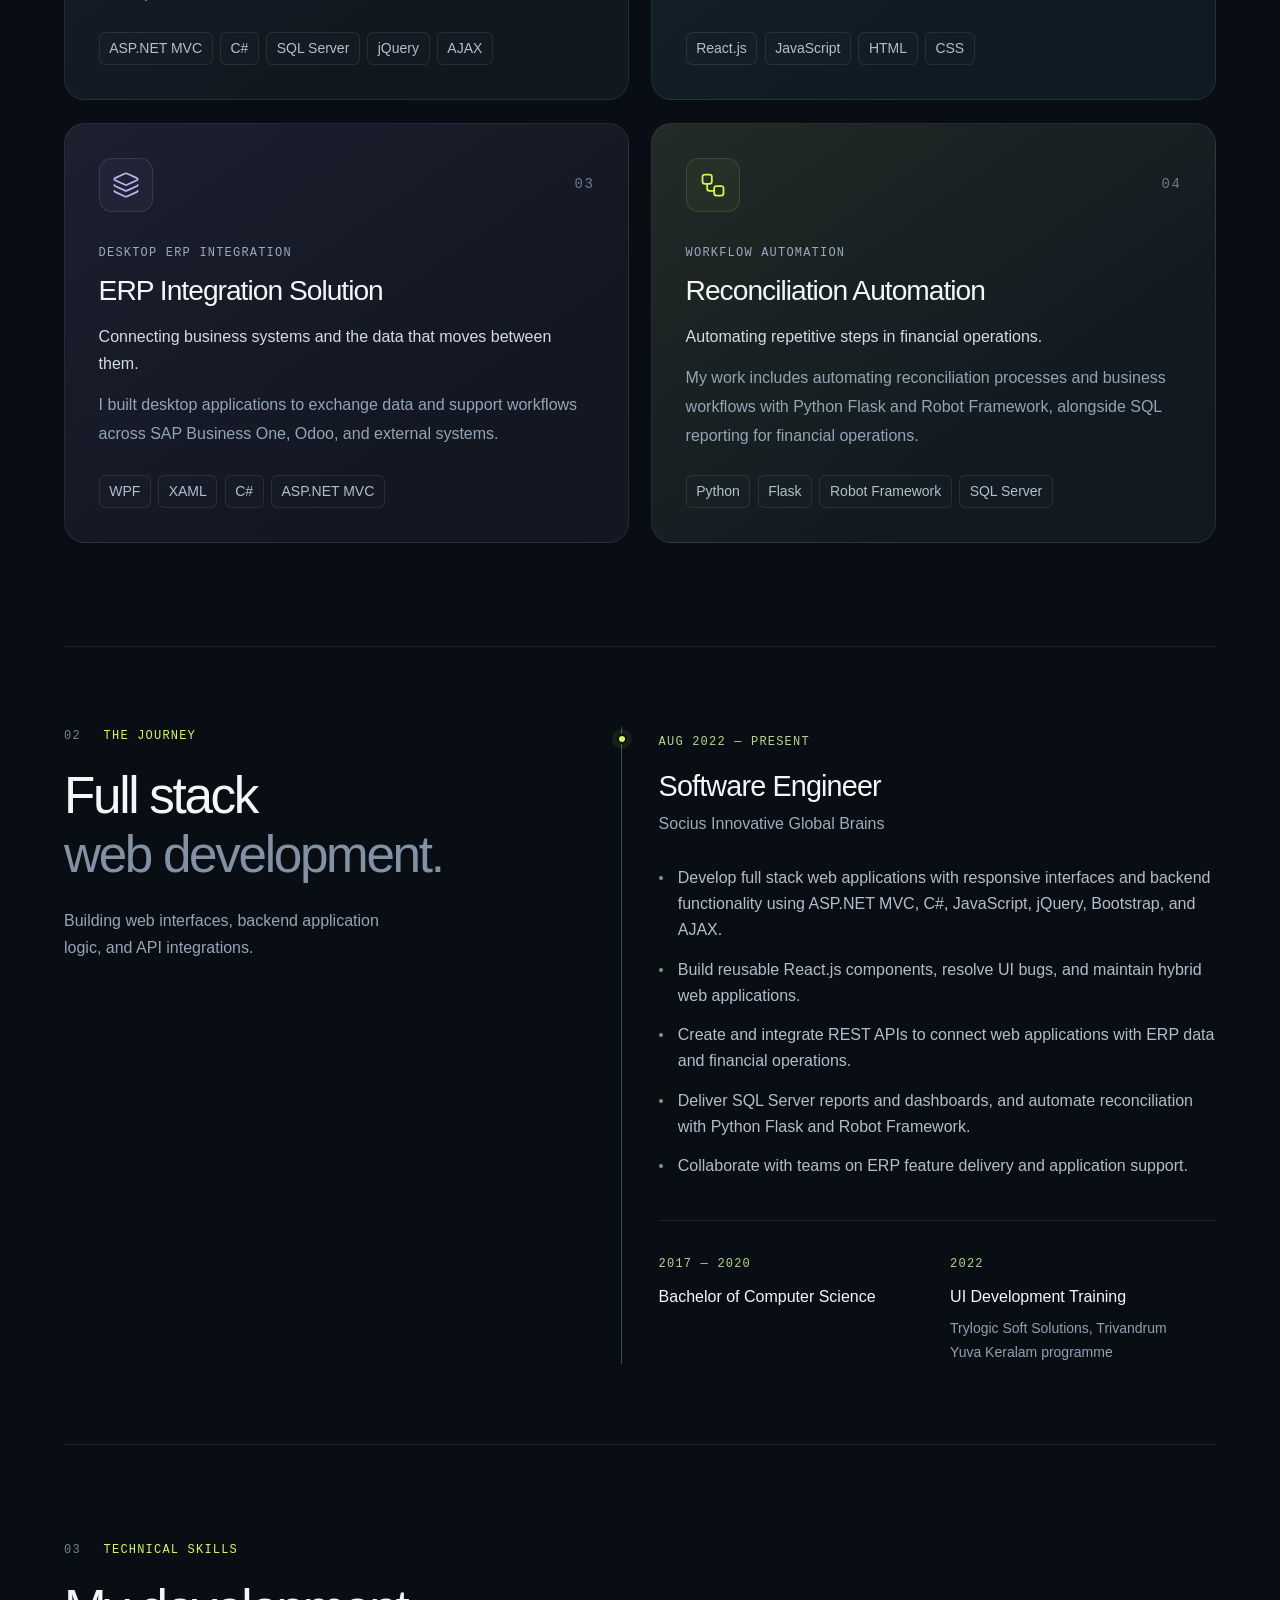
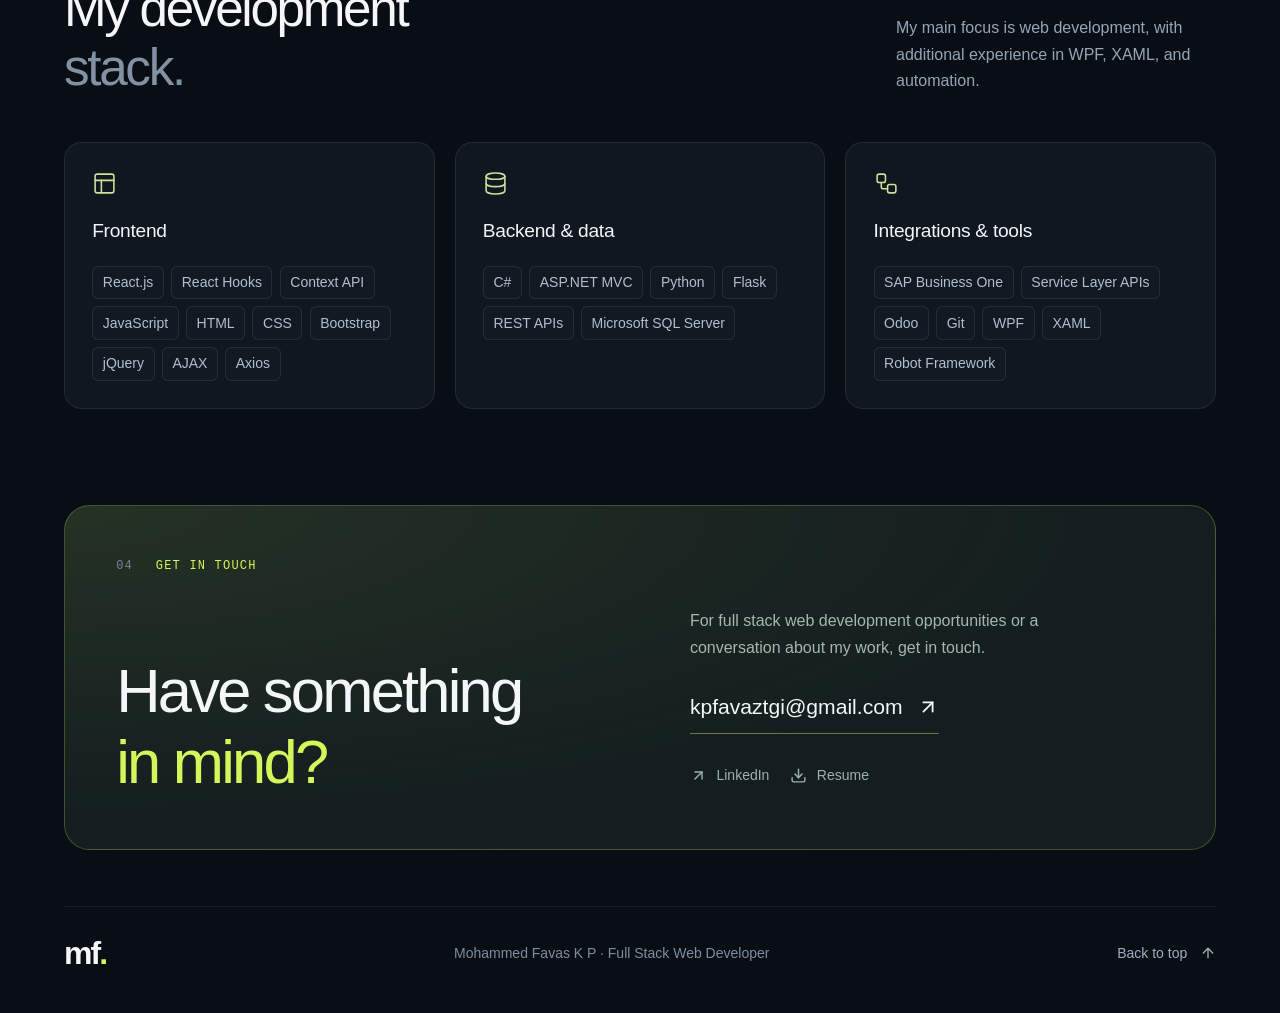
==== commit 3cea9751: "Update portfolio and resume" ====
--- a/index.html
+++ b/index.html
@@ -1,2 +1,2 @@
-<!DOCTYPE html><html lang="en"><head><meta charSet="utf-8"/><meta name="viewport" content="width=device-width, initial-scale=1"/><link rel="stylesheet" href="/_next/static/css/index.DsQ83Fm5.css" data-rsc-css-href="/_next/static/css/index.DsQ83Fm5.css" data-precedence="vite-rsc/importer-resources"/><link rel="modulepreload" fetchPriority="low" href="/_next/static/chunks/index-Csbb23Q3.js"/><script src="/_next/static/chunks/rolldown-runtime-C60lm6uB.js" type="module" async=""></script><script src="/_next/static/chunks/framework-D_rUT4EX.js" type="module" async=""></script><link rel="modulepreload" href="/_next/static/chunks/layout-segment-context-CwDwihak.js" crossorigin=""/><link rel="modulepreload" href="/_next/static/chunks/page-Cf0UQK8F.js" crossorigin=""/><title>Mohammed Favas K P | Full Stack Developer</title><meta name="description" content="Full Stack Developer with 4 years of experience in ASP.NET MVC, C#, React.js, SQL Server, ERP integrations, and business automation."/><link rel="shortcut icon" href="/favicon.svg"/><link rel="icon" href="/favicon.svg"/><script>Object.assign(((self[Symbol.for("vinext.navigationRuntime")]??={bootstrap:{routeManifest:null},functions:{}}).bootstrap.rsc??={rsc:[]}),{params:{},nav:{"pathname":"/","searchParams":[]}})</script><link rel="modulepreload" href="/_next/static/chunks/index-Csbb23Q3.js" />
-</head><body><a class="skip-link" href="#main">Skip to content</a><div class="reading-progress" aria-hidden="true"></div><header class="site-header"><a class="wordmark" href="#home" aria-label="Mohammed Favas K P home">mf<span>.</span></a><nav aria-label="Main navigation"><a href="#work">Work</a><a href="#experience">Experience</a><a href="#skills">Skills</a></nav><a class="header-contact" href="#contact">Let’s talk <svg xmlns="http://www.w3.org/2000/svg" width="16" height="16" viewBox="0 0 24 24" fill="none" stroke="currentColor" stroke-width="2" stroke-linecap="round" stroke-linejoin="round" class="lucide lucide-arrow-up-right" aria-hidden="true"><path d="M7 7h10v10"></path><path d="M7 17 17 7"></path></svg></a></header><main id="main"><section id="home" data-section="true" class="hero section-shell" aria-labelledby="hero-title"><div class="hero-glow" aria-hidden="true"></div><div class="hero-grid"><div class="hero-intro"><p class="role-pill hero-enter"><svg xmlns="http://www.w3.org/2000/svg" width="16" height="16" viewBox="0 0 24 24" fill="none" stroke="currentColor" stroke-width="2" stroke-linecap="round" stroke-linejoin="round" class="lucide lucide-braces" aria-hidden="true"><path d="M8 3H7a2 2 0 0 0-2 2v5a2 2 0 0 1-2 2 2 2 0 0 1 2 2v5c0 1.1.9 2 2 2h1"></path><path d="M16 21h1a2 2 0 0 0 2-2v-5c0-1.1.9-2 2-2a2 2 0 0 1-2-2V5a2 2 0 0 0-2-2h-1"></path></svg> FULL STACK DEVELOPER</p><h1 id="hero-title" aria-label="Mohammed Favas K P"><span class="name-line"><span>Mohammed</span></span><span class="name-line"><span class="gradient-name">Favas K P.</span></span></h1><p class="hero-description hero-enter">Thoughtful interfaces.<br/><span>Reliable applications.</span></p><p class="intro-copy hero-enter">I build web applications with React.js, ASP.NET MVC, C#, and SQL Server, and connect them to the systems businesses use every day.</p><div class="hero-actions hero-enter"><a class="button button-accent" href="#work">Explore my work <svg xmlns="http://www.w3.org/2000/svg" width="18" height="18" viewBox="0 0 24 24" fill="none" stroke="currentColor" stroke-width="2" stroke-linecap="round" stroke-linejoin="round" class="lucide lucide-arrow-down" aria-hidden="true"><path d="M12 5v14"></path><path d="m19 12-7 7-7-7"></path></svg></a><a class="button button-outline" href="/Mohammed_Favas_K_P_Full_Stack_Developer_Resume.pdf" download=""><svg xmlns="http://www.w3.org/2000/svg" width="17" height="17" viewBox="0 0 24 24" fill="none" stroke="currentColor" stroke-width="2" stroke-linecap="round" stroke-linejoin="round" class="lucide lucide-download" aria-hidden="true"><path d="M12 15V3"></path><path d="M21 15v4a2 2 0 0 1-2 2H5a2 2 0 0 1-2-2v-4"></path><path d="m7 10 5 5 5-5"></path></svg> Download resume</a></div><p class="location hero-enter"><svg xmlns="http://www.w3.org/2000/svg" width="15" height="15" viewBox="0 0 24 24" fill="none" stroke="currentColor" stroke-width="2" stroke-linecap="round" stroke-linejoin="round" class="lucide lucide-map-pin" aria-hidden="true"><path d="M20 10c0 4.993-5.539 10.193-7.399 11.799a1 1 0 0 1-1.202 0C9.539 20.193 4 14.993 4 10a8 8 0 0 1 16 0"></path><circle cx="12" cy="10" r="3"></circle></svg> Malappuram, Kerala, India</p></div><div class="hero-profile hero-enter"><div class="profile-card"><div class="profile-top"><span class="eyebrow">EXPERIENCE IN PRACTICE</span><svg xmlns="http://www.w3.org/2000/svg" width="24" height="24" viewBox="0 0 24 24" fill="none" stroke="currentColor" stroke-width="2" stroke-linecap="round" stroke-linejoin="round" class="lucide lucide-braces" aria-hidden="true"><path d="M8 3H7a2 2 0 0 0-2 2v5a2 2 0 0 1-2 2 2 2 0 0 1 2 2v5c0 1.1.9 2 2 2h1"></path><path d="M16 21h1a2 2 0 0 0 2-2v-5c0-1.1.9-2 2-2a2 2 0 0 1-2-2V5a2 2 0 0 0-2-2h-1"></path></svg></div><div class="experience-number"><strong>04<span>years</span></strong><p>Building across<br/>the full stack.</p></div><div class="profile-specialties"><div><svg xmlns="http://www.w3.org/2000/svg" width="20" height="20" viewBox="0 0 24 24" fill="none" stroke="currentColor" stroke-width="2" stroke-linecap="round" stroke-linejoin="round" class="lucide lucide-panels-top-left" aria-hidden="true"><rect width="18" height="18" x="3" y="3" rx="2"></rect><path d="M3 9h18"></path><path d="M9 21V9"></path></svg><p><strong>Frontend</strong><span>React.js &amp; responsive interfaces</span></p></div><div><svg xmlns="http://www.w3.org/2000/svg" width="20" height="20" viewBox="0 0 24 24" fill="none" stroke="currentColor" stroke-width="2" stroke-linecap="round" stroke-linejoin="round" class="lucide lucide-database" aria-hidden="true"><ellipse cx="12" cy="5" rx="9" ry="3"></ellipse><path d="M3 5V19A9 3 0 0 0 21 19V5"></path><path d="M3 12A9 3 0 0 0 21 12"></path></svg><p><strong>Backend</strong><span>ASP.NET MVC, C# &amp; SQL Server</span></p></div><div><svg xmlns="http://www.w3.org/2000/svg" width="20" height="20" viewBox="0 0 24 24" fill="none" stroke="currentColor" stroke-width="2" stroke-linecap="round" stroke-linejoin="round" class="lucide lucide-workflow" aria-hidden="true"><rect width="8" height="8" x="3" y="3" rx="2"></rect><path d="M7 11v4a2 2 0 0 0 2 2h4"></path><rect width="8" height="8" x="13" y="13" rx="2"></rect></svg><p><strong>Integrations</strong><span>SAP, Odoo &amp; workflow automation</span></p></div></div><div class="profile-company"><span>Software Engineer at</span><strong>Socius Innovative Global Brains</strong><span>August 2022 — Present</span></div></div><div class="profile-note"><span aria-hidden="true">&lt;/&gt;</span><p>From the first interaction<br/>to the data behind it.</p></div></div></div><div class="hero-bottom"><span>FRONTEND</span><span class="stack-divider" aria-hidden="true">/</span><span>BACKEND</span><span class="stack-divider" aria-hidden="true">/</span><span>INTEGRATIONS</span><a href="#work" aria-label="Scroll to selected work"><svg xmlns="http://www.w3.org/2000/svg" width="18" height="18" viewBox="0 0 24 24" fill="none" stroke="currentColor" stroke-width="2" stroke-linecap="round" stroke-linejoin="round" class="lucide lucide-arrow-down" aria-hidden="true"><path d="M12 5v14"></path><path d="m19 12-7 7-7-7"></path></svg></a></div></section><section id="work" data-section="true" class="work-section section-shell" aria-labelledby="work-title"><div class="section-heading" data-reveal="true"><div><p class="eyebrow"><span>01</span> SELECTED WORK</p><h2 id="work-title">Built to solve<br/><span>real problems.</span></h2></div><p>Web applications, connected ERP systems, and automated workflows.</p></div><div class="projects"><div class="project-reveal" data-reveal="true"><article class="project-card project-1"><div class="project-top"><div class="project-icon"><svg xmlns="http://www.w3.org/2000/svg" width="28" height="28" viewBox="0 0 24 24" fill="none" stroke="currentColor" stroke-width="1.5" stroke-linecap="round" stroke-linejoin="round" class="lucide lucide-panels-top-left" aria-hidden="true"><rect width="18" height="18" x="3" y="3" rx="2"></rect><path d="M3 9h18"></path><path d="M9 21V9"></path></svg></div><span class="project-number">01</span></div><p class="project-category">WEB APPLICATION</p><h3>Custom SAP Web Solution</h3><p class="project-lead">Bringing SAP business workflows into a responsive web interface.</p><p class="project-detail">I developed interfaces and application functionality connected to SAP Business One Service Layer APIs, using AJAX and MVC partial views for responsive interactions.</p><ul class="tags" aria-label="Custom SAP Web Solution technologies"><li>ASP.NET MVC</li><li>C#</li><li>SQL Server</li><li>jQuery</li><li>AJAX</li></ul></article></div><div class="project-reveal" data-reveal="true"><article class="project-card project-2"><div class="project-top"><div class="project-icon"><svg xmlns="http://www.w3.org/2000/svg" width="28" height="28" viewBox="0 0 24 24" fill="none" stroke="currentColor" stroke-width="1.5" stroke-linecap="round" stroke-linejoin="round" class="lucide lucide-code-xml" aria-hidden="true"><path d="m18 16 4-4-4-4"></path><path d="m6 8-4 4 4 4"></path><path d="m14.5 4-5 16"></path></svg></div><span class="project-number">02</span></div><p class="project-category">REACT FRONTEND</p><h3>React UI Development</h3><p class="project-lead">Reusable components and frontend features for web applications.</p><p class="project-detail">I developed reusable React.js components, fixed UI issues, and maintained frontend features in hybrid web applications.</p><ul class="tags" aria-label="React UI Development technologies"><li>React.js</li><li>JavaScript</li><li>HTML</li><li>CSS</li></ul></article></div><div class="project-reveal" data-reveal="true"><article class="project-card project-3"><div class="project-top"><div class="project-icon"><svg xmlns="http://www.w3.org/2000/svg" width="28" height="28" viewBox="0 0 24 24" fill="none" stroke="currentColor" stroke-width="1.5" stroke-linecap="round" stroke-linejoin="round" class="lucide lucide-layers" aria-hidden="true"><path d="M12.83 2.18a2 2 0 0 0-1.66 0L2.6 6.08a1 1 0 0 0 0 1.83l8.58 3.91a2 2 0 0 0 1.66 0l8.58-3.9a1 1 0 0 0 0-1.83z"></path><path d="M2 12a1 1 0 0 0 .58.91l8.6 3.91a2 2 0 0 0 1.65 0l8.58-3.9A1 1 0 0 0 22 12"></path><path d="M2 17a1 1 0 0 0 .58.91l8.6 3.91a2 2 0 0 0 1.65 0l8.58-3.9A1 1 0 0 0 22 17"></path></svg></div><span class="project-number">03</span></div><p class="project-category">ERP INTEGRATION</p><h3>ERP Integration Solution</h3><p class="project-lead">Connecting business systems and the data that moves between them.</p><p class="project-detail">I built desktop applications to exchange data and support workflows across SAP Business One, Odoo, and external systems.</p><ul class="tags" aria-label="ERP Integration Solution technologies"><li>WPF</li><li>XAML</li><li>C#</li><li>ASP.NET MVC</li></ul></article></div><div class="project-reveal" data-reveal="true"><article class="project-card project-4"><div class="project-top"><div class="project-icon"><svg xmlns="http://www.w3.org/2000/svg" width="28" height="28" viewBox="0 0 24 24" fill="none" stroke="currentColor" stroke-width="1.5" stroke-linecap="round" stroke-linejoin="round" class="lucide lucide-workflow" aria-hidden="true"><rect width="8" height="8" x="3" y="3" rx="2"></rect><path d="M7 11v4a2 2 0 0 0 2 2h4"></path><rect width="8" height="8" x="13" y="13" rx="2"></rect></svg></div><span class="project-number">04</span></div><p class="project-category">WORKFLOW AUTOMATION</p><h3>Reconciliation Automation</h3><p class="project-lead">Automating repetitive steps in financial operations.</p><p class="project-detail">My work includes automating reconciliation processes and business workflows with Python Flask and Robot Framework, alongside SQL reporting for financial operations.</p><ul class="tags" aria-label="Reconciliation Automation technologies"><li>Python</li><li>Flask</li><li>Robot Framework</li><li>SQL Server</li></ul></article></div></div></section><section id="experience" data-section="true" class="experience-section section-shell" aria-labelledby="experience-title"><div class="experience-heading" data-reveal="true"><p class="eyebrow"><span>02</span> THE JOURNEY</p><h2 id="experience-title">Four years.<br/><span>Across the stack.</span></h2><p>Working where interfaces, business logic, and enterprise systems meet.</p></div><div class="experience-body" data-reveal="true"><div class="role-meta"><span class="date-label">AUG 2022 — PRESENT</span><h3>Software Engineer</h3><p>Socius Innovative Global Brains</p></div><ul class="experience-list"><li>Develop responsive web applications with ASP.NET MVC, C#, JavaScript, jQuery, Bootstrap, and AJAX.</li><li>Build reusable React.js components, resolve UI bugs, and maintain hybrid web applications.</li><li>Create and integrate REST APIs for ERP data exchange and financial operations.</li><li>Deliver SQL Server reports and dashboards, and automate reconciliation with Python Flask and Robot Framework.</li><li>Collaborate with teams on ERP feature delivery and application support.</li></ul><div class="education"><div><span class="date-label">2017 — 2020</span><h4>Bachelor of Computer Science</h4></div><div><span class="date-label">2022</span><h4>UI Development Training</h4><p>Trylogic Soft Solutions, Trivandrum<br/>Yuva Keralam programme</p></div></div></div></section><section id="skills" data-section="true" class="skills-section section-shell" aria-labelledby="skills-title"><div class="section-heading" data-reveal="true"><div><p class="eyebrow"><span>03</span> TECHNICAL SKILLS</p><h2 id="skills-title">Tools of<br/><span>the trade.</span></h2></div><p>The technologies I use to build interfaces, backend features, and connected applications.</p></div><div class="skill-groups"><div class="skill-group" data-reveal="true"><svg xmlns="http://www.w3.org/2000/svg" width="25" height="25" viewBox="0 0 24 24" fill="none" stroke="currentColor" stroke-width="1.5" stroke-linecap="round" stroke-linejoin="round" class="lucide lucide-panels-top-left" aria-hidden="true"><rect width="18" height="18" x="3" y="3" rx="2"></rect><path d="M3 9h18"></path><path d="M9 21V9"></path></svg><h3>Frontend</h3><ul class="tags"><li>React.js</li><li>React Hooks</li><li>Context API</li><li>JavaScript</li><li>HTML</li><li>CSS</li><li>Bootstrap</li><li>jQuery</li><li>AJAX</li><li>Axios</li></ul></div><div class="skill-group" data-reveal="true"><svg xmlns="http://www.w3.org/2000/svg" width="25" height="25" viewBox="0 0 24 24" fill="none" stroke="currentColor" stroke-width="1.5" stroke-linecap="round" stroke-linejoin="round" class="lucide lucide-database" aria-hidden="true"><ellipse cx="12" cy="5" rx="9" ry="3"></ellipse><path d="M3 5V19A9 3 0 0 0 21 19V5"></path><path d="M3 12A9 3 0 0 0 21 12"></path></svg><h3>Backend &amp; data</h3><ul class="tags"><li>C#</li><li>ASP.NET MVC</li><li>Python</li><li>Flask</li><li>REST APIs</li><li>Microsoft SQL Server</li></ul></div><div class="skill-group" data-reveal="true"><svg xmlns="http://www.w3.org/2000/svg" width="25" height="25" viewBox="0 0 24 24" fill="none" stroke="currentColor" stroke-width="1.5" stroke-linecap="round" stroke-linejoin="round" class="lucide lucide-workflow" aria-hidden="true"><rect width="8" height="8" x="3" y="3" rx="2"></rect><path d="M7 11v4a2 2 0 0 0 2 2h4"></path><rect width="8" height="8" x="13" y="13" rx="2"></rect></svg><h3>Integrations &amp; tools</h3><ul class="tags"><li>SAP Business One</li><li>Service Layer APIs</li><li>Odoo</li><li>WPF</li><li>XAML</li><li>Robot Framework</li><li>AppGyver</li><li>Git</li></ul></div></div></section><section id="contact" data-section="true" class="contact-section section-shell" aria-labelledby="contact-title"><div class="contact-panel" data-reveal="true"><p class="eyebrow"><span>04</span> GET IN TOUCH</p><div class="contact-grid"><h2 id="contact-title">Have something<br/><span>in mind?</span></h2><div><p>For full stack development opportunities or a conversation about my work, get in touch.</p><a class="email-link" href="mailto:kpfavaztgi@gmail.com">kpfavaztgi@gmail.com <svg xmlns="http://www.w3.org/2000/svg" width="22" height="22" viewBox="0 0 24 24" fill="none" stroke="currentColor" stroke-width="2" stroke-linecap="round" stroke-linejoin="round" class="lucide lucide-arrow-up-right" aria-hidden="true"><path d="M7 7h10v10"></path><path d="M7 17 17 7"></path></svg></a><div class="contact-links"><a href="https://www.linkedin.com/in/favas-kp-378805218" target="_blank" rel="noopener noreferrer"><svg xmlns="http://www.w3.org/2000/svg" width="17" height="17" viewBox="0 0 24 24" fill="none" stroke="currentColor" stroke-width="2" stroke-linecap="round" stroke-linejoin="round" class="lucide lucide-arrow-up-right" aria-hidden="true"><path d="M7 7h10v10"></path><path d="M7 17 17 7"></path></svg> LinkedIn</a><a href="/Mohammed_Favas_K_P_Full_Stack_Developer_Resume.pdf" download=""><svg xmlns="http://www.w3.org/2000/svg" width="17" height="17" viewBox="0 0 24 24" fill="none" stroke="currentColor" stroke-width="2" stroke-linecap="round" stroke-linejoin="round" class="lucide lucide-download" aria-hidden="true"><path d="M12 15V3"></path><path d="M21 15v4a2 2 0 0 1-2 2H5a2 2 0 0 1-2-2v-4"></path><path d="m7 10 5 5 5-5"></path></svg> Resume</a></div></div></div></div></section></main><footer class="site-footer"><a class="wordmark" href="#home" aria-label="Back to top">mf<span>.</span></a><p>Mohammed Favas K P · Full Stack Developer</p><a class="back-top" href="#home">Back to top <svg xmlns="http://www.w3.org/2000/svg" width="16" height="16" viewBox="0 0 24 24" fill="none" stroke="currentColor" stroke-width="2" stroke-linecap="round" stroke-linejoin="round" class="lucide lucide-arrow-up" aria-hidden="true"><path d="m5 12 7-7 7 7"></path><path d="M12 19V5"></path></svg></a></footer><script type="module" src="/_next/static/chunks/index-Csbb23Q3.js" id="_R_" async=""></script><script>((self[Symbol.for("vinext.navigationRuntime")]??={bootstrap:{routeManifest:null},functions:{}}).bootstrap.rsc??={rsc:[]}).rsc.push("2:I[\"dfb1a1972f71\",[],\"Children\",1]\n")</script><script>((self[Symbol.for("vinext.navigationRuntime")]??={bootstrap:{routeManifest:null},functions:{}}).bootstrap.rsc??={rsc:[]}).rsc.push("3:I[\"41fd901a78e0\",[],\"GlobalErrorBoundary\",1]\n")</script><script>((self[Symbol.for("vinext.navigationRuntime")]??={bootstrap:{routeManifest:null},functions:{}}).bootstrap.rsc??={rsc:[]}).rsc.push("4:I[\"0da8fa39962d\",[],\"default\",1]\n")</script><script>((self[Symbol.for("vinext.navigationRuntime")]??={bootstrap:{routeManifest:null},functions:{}}).bootstrap.rsc??={rsc:[]}).rsc.push("5:I[\"41fd901a78e0\",[],\"ErrorBoundary\",1]\n")</script><script>((self[Symbol.for("vinext.navigationRuntime")]??={bootstrap:{routeManifest:null},functions:{}}).bootstrap.rsc??={rsc:[]}).rsc.push("6:I[\"f010aebb4ce9\",[],\"LayoutSegmentProvider\",1]\n")</script><script>((self[Symbol.for("vinext.navigationRuntime")]??={bootstrap:{routeManifest:null},functions:{}}).bootstrap.rsc??={rsc:[]}).rsc.push("7:I[\"dfb1a1972f71\",[],\"Slot\",1]\n")</script><script>((self[Symbol.for("vinext.navigationRuntime")]??={bootstrap:{routeManifest:null},functions:{}}).bootstrap.rsc??={rsc:[]}).rsc.push("8:I[\"41fd901a78e0\",[],\"NotFoundBoundary\",1]\n")</script><script>((self[Symbol.for("vinext.navigationRuntime")]??={bootstrap:{routeManifest:null},functions:{}}).bootstrap.rsc??={rsc:[]}).rsc.push("9:I[\"207ef9e382e7\",[],\"AppRouterScrollTarget\",1]\n")</script><script>((self[Symbol.for("vinext.navigationRuntime")]??={bootstrap:{routeManifest:null},functions:{}}).bootstrap.rsc??={rsc:[]}).rsc.push("a:I[\"41fd901a78e0\",[],\"RedirectBoundary\",1]\n")</script><script>((self[Symbol.for("vinext.navigationRuntime")]??={bootstrap:{routeManifest:null},functions:{}}).bootstrap.rsc??={rsc:[]}).rsc.push(":HL[\"/_next/static/css/index.DsQ83Fm5.css\",\"style\"     ]\n")</script><script>((self[Symbol.for("vinext.navigationRuntime")]??={bootstrap:{routeManifest:null},functions:{}}).bootstrap.rsc??={rsc:[]}).rsc.push("0:{\"page:/\":\"$L1\",\"layout:/\":[[[\"$\",\"link\",\"css:/_next/static/css/index.DsQ83Fm5.css\",{\"rel\":\"stylesheet\",\"precedence\":\"vite-rsc/importer-resources\",\"href\":\"/_next/static/css/index.DsQ83Fm5.css\",\"data-rsc-css-href\":\"/_next/static/css/index.DsQ83Fm5.css\"}],\"$undefined\"],[\"$\",\"html\",null,{\"lang\":\"en\",\"children\":[\"$\",\"body\",null,{\"children\":[\"$\",\"$L2\",null,{}]}]}]],\"route:/\":[[[\"$\",\"meta\",null,{\"charSet\":\"utf-8\"}],[[\"$\",\"title\",\"0\",{\"children\":\"Mohammed Favas K P | Full Stack Developer\"}],[\"$\",\"meta\",\"1\",{\"name\":\"description\",\"content\":\"Full Stack Developer with 4 years of experience in ASP.NET MVC, C#, React.js, SQL Server, ERP integrations, and business automation.\"}],[\"$\",\"link\",\"2\",{\"data-vinext-streamed-icon\":\"$undefined\",\"rel\":\"shortcut icon\",\"href\":\"/favicon.svg\",\"type\":\"$undefined\",\"sizes\":\"$undefined\",\"color\":\"$undefined\",\"media\":\"$undefined\",\"fetchPriority\":\"$undefined\"}],[\"$\",\"link\",\"3\",{\"data-vinext-streamed-icon\":\"$undefined\",\"rel\":\"icon\",\"href\":\"/favicon.svg\",\"type\":\"$undefined\",\"sizes\":\"$undefined\",\"color\":\"$undefined\",\"media\":\"$undefined\",\"fetchPriority\":\"$undefined\"}]],[[\"$\",\"meta\",\"0\",{\"name\":\"viewport\",\"content\":\"width=device-width, initial-scale=1\"}]]],[\"$\",\"$L3\",null,{\"fallback\":\"$4\",\"children\":[\"$\",\"$L5\",null,{\"fallback\":\"$4\",\"children\":[\"$\",\"$L6\",null,{\"providerId\":\"layout:/\",\"segmentMap\":{\"children\":[]},\"children\":[\"$\",\"$L7\",null,{\"id\":\"layout:/\",\"parallelSlots\":\"$undefined\",\"children\":[\"$\",\"$L8\",null,{\"resetKey\":\"\",\"fallback\":[[\"$\",\"title\",null,{\"children\":\"404: This page could not be found.\"}],[\"$\",\"div\",null,{\"style\":{\"fontFamily\":\"system-ui,\\\"Segoe UI\\\",Roboto,Helvetica,Arial,sans-serif,\\\"Apple Color Emoji\\\",\\\"Segoe UI Emoji\\\"\",\"height\":\"100vh\",\"textAlign\":\"center\",\"display\":\"flex\",\"flexDirection\":\"column\",\"alignItems\":\"center\",\"justifyContent\":\"center\"},\"children\":[\"$\",\"div\",null,{\"children\":[[\"$\",\"style\",null,{\"dangerouslySetInnerHTML\":{\"__html\":\"body{color:#000;background:#fff;margin:0}.next-error-h1{border-right:1px solid rgba(0,0,0,.3)}@media (prefers-color-scheme:dark){body{color:#fff;background:#000}.next-error-h1{border-right:1px solid rgba(255,255,255,.3)}}\"}}],[\"$\",\"h1\",null,{\"className\":\"next-error-h1\",\"style\":{\"display\":\"inline-block\",\"margin\":\"0 20px 0 0\",\"padding\":\"0 23px 0 0\",\"fontSize\":24,\"fontWeight\":500,\"verticalAlign\":\"top\",\"lineHeight\":\"49px\"},\"children\":404}],[\"$\",\"div\",null,{\"style\":{\"display\":\"inline-block\"},\"children\":[\"$\",\"h2\",null,{\"style\":{\"fontSize\":14,\"fontWeight\":400,\"lineHeight\":\"49px\",\"margin\":0},\"children\":\"This page could not be found.\"}]}]]}]}]],\"children\":[\"$\",\"$L9\",null,{\"children\":[\"$\",\"$La\",null,{\"children\":[[\"$\",\"$L6\",null,{\"providerId\":\"page:/\",\"segmentMap\":{\"children\":[\"__PAGE__\"]},\"children\":[\"$\",\"$L7\",null,{\"id\":\"page:/\"}]}],null]}]}]}]}]}]}]}],null,null],\"__route\":\"route:/\",\"__interceptionContext\":null,\"__layoutIds\":[\"layout:/\"],\"__rootLayout\":\"/\",\"__bfcacheSegmentIdentities\":{\"layout:/\":\"[\\\"layout\\\",\\\"layout:/\\\",\\\"root-boundary:/\\\",\\\"\\\"]\",\"page:/\":\"[\\\"page\\\",\\\"page:/\\\",\\\"root-boundary:/\\\",\\\"\\\"]\"},\"__srcPage\":[\"page\"],\"__layoutFlags\":{\"layout:/\":\"s\"},\"__artifactCompatibility\":{\"schemaVersion\":1,\"graphVersion\":\"app-route-graph:1177fd80f83fa7b0\",\"deploymentVersion\":\"d8561abf-4563-4035-83c4-03610ea0a5c2\",\"appElementsSchemaVersion\":1,\"rscPayloadSchemaVersion\":1,\"rootBoundaryId\":\"/\",\"renderEpoch\":null}}\n")</script><script>((self[Symbol.for("vinext.navigationRuntime")]??={bootstrap:{routeManifest:null},functions:{}}).bootstrap.rsc??={rsc:[]}).rsc.push("b:I[\"6efdf509a785\",[],\"default\",1]\n")</script><script>((self[Symbol.for("vinext.navigationRuntime")]??={bootstrap:{routeManifest:null},functions:{}}).bootstrap.rsc??={rsc:[]}).rsc.push("1:[\"$\",\"$Lb\",null,{\"params\":\"$@c\",\"searchParams\":\"$@d\"}]\n")</script><script>((self[Symbol.for("vinext.navigationRuntime")]??={bootstrap:{routeManifest:null},functions:{}}).bootstrap.rsc??={rsc:[]}).rsc.push("c:{}\n")</script><script>((self[Symbol.for("vinext.navigationRuntime")]??={bootstrap:{routeManifest:null},functions:{}}).bootstrap.rsc??={rsc:[]}).rsc.push("d:{}\n")</script><script>Object.assign(((self[Symbol.for("vinext.navigationRuntime")]??={bootstrap:{routeManifest:null},functions:{}}).bootstrap.rsc??={rsc:[]}),{"initialCacheKind":"dynamic"});((self[Symbol.for("vinext.navigationRuntime")]??={bootstrap:{routeManifest:null},functions:{}}).bootstrap.rsc??={rsc:[]}).done=true</script></body></html>+<!DOCTYPE html><html lang="en"><head><meta charSet="utf-8"/><meta name="viewport" content="width=device-width, initial-scale=1"/><link rel="stylesheet" href="/_next/static/css/index.DGqs_FeR.css" data-rsc-css-href="/_next/static/css/index.DGqs_FeR.css" data-precedence="vite-rsc/importer-resources"/><link rel="modulepreload" fetchPriority="low" href="/_next/static/chunks/index-oQmbKON6.js"/><script src="/_next/static/chunks/rolldown-runtime-C60lm6uB.js" type="module" async=""></script><script src="/_next/static/chunks/framework-D_rUT4EX.js" type="module" async=""></script><link rel="modulepreload" href="/_next/static/chunks/layout-segment-context-BFFNqBv8.js" crossorigin=""/><link rel="modulepreload" href="/_next/static/chunks/page-DDwIIQbb.js" crossorigin=""/><title>Mohammed Favas K P | Full Stack Web Developer</title><meta name="description" content="Full Stack Web Developer with 4 years of software experience, focused on responsive web applications, ASP.NET MVC, C#, React.js, REST APIs, and SQL Server."/><link rel="shortcut icon" href="/favicon.svg"/><link rel="icon" href="/favicon.svg"/><script>Object.assign(((self[Symbol.for("vinext.navigationRuntime")]??={bootstrap:{routeManifest:null},functions:{}}).bootstrap.rsc??={rsc:[]}),{params:{},nav:{"pathname":"/","searchParams":[]}})</script><link rel="modulepreload" href="/_next/static/chunks/index-oQmbKON6.js" />
+</head><body><a class="skip-link" href="#main">Skip to content</a><div class="reading-progress" aria-hidden="true"></div><header class="site-header"><a class="wordmark" href="#home" aria-label="Mohammed Favas K P home">mf<span>.</span></a><nav aria-label="Main navigation"><a href="#work">Work</a><a href="#experience">Experience</a><a href="#skills">Skills</a></nav><a class="header-contact" href="#contact">Let’s talk <svg xmlns="http://www.w3.org/2000/svg" width="16" height="16" viewBox="0 0 24 24" fill="none" stroke="currentColor" stroke-width="2" stroke-linecap="round" stroke-linejoin="round" class="lucide lucide-arrow-up-right" aria-hidden="true"><path d="M7 7h10v10"></path><path d="M7 17 17 7"></path></svg></a></header><main id="main"><section id="home" data-section="true" class="hero section-shell" aria-labelledby="hero-title"><div class="hero-glow" aria-hidden="true"></div><div class="hero-grid"><div class="hero-intro"><p class="role-pill hero-enter"><svg xmlns="http://www.w3.org/2000/svg" width="16" height="16" viewBox="0 0 24 24" fill="none" stroke="currentColor" stroke-width="2" stroke-linecap="round" stroke-linejoin="round" class="lucide lucide-braces" aria-hidden="true"><path d="M8 3H7a2 2 0 0 0-2 2v5a2 2 0 0 1-2 2 2 2 0 0 1 2 2v5c0 1.1.9 2 2 2h1"></path><path d="M16 21h1a2 2 0 0 0 2-2v-5c0-1.1.9-2 2-2a2 2 0 0 1-2-2V5a2 2 0 0 0-2-2h-1"></path></svg> FULL STACK WEB DEVELOPER</p><h1 id="hero-title" aria-label="Mohammed Favas K P"><span class="name-line"><span>Mohammed</span></span><span class="name-line"><span class="gradient-name">Favas K P.</span></span></h1><p class="hero-description hero-enter">Responsive interfaces.<br/><span>Connected web applications.</span></p><p class="intro-copy hero-enter">I build full stack web applications with React.js, ASP.NET MVC, C#, and SQL Server, from responsive interfaces to backend logic and API integrations.</p><div class="hero-actions hero-enter"><a class="button button-accent" href="#work">Explore my work <svg xmlns="http://www.w3.org/2000/svg" width="18" height="18" viewBox="0 0 24 24" fill="none" stroke="currentColor" stroke-width="2" stroke-linecap="round" stroke-linejoin="round" class="lucide lucide-arrow-down" aria-hidden="true"><path d="M12 5v14"></path><path d="m19 12-7 7-7-7"></path></svg></a><a class="button button-outline" href="/Mohammed_Favas_K_P_Full_Stack_Developer_Resume.pdf" download=""><svg xmlns="http://www.w3.org/2000/svg" width="17" height="17" viewBox="0 0 24 24" fill="none" stroke="currentColor" stroke-width="2" stroke-linecap="round" stroke-linejoin="round" class="lucide lucide-download" aria-hidden="true"><path d="M12 15V3"></path><path d="M21 15v4a2 2 0 0 1-2 2H5a2 2 0 0 1-2-2v-4"></path><path d="m7 10 5 5 5-5"></path></svg> Download resume</a></div><p class="location hero-enter"><svg xmlns="http://www.w3.org/2000/svg" width="15" height="15" viewBox="0 0 24 24" fill="none" stroke="currentColor" stroke-width="2" stroke-linecap="round" stroke-linejoin="round" class="lucide lucide-map-pin" aria-hidden="true"><path d="M20 10c0 4.993-5.539 10.193-7.399 11.799a1 1 0 0 1-1.202 0C9.539 20.193 4 14.993 4 10a8 8 0 0 1 16 0"></path><circle cx="12" cy="10" r="3"></circle></svg> Malappuram, Kerala, India</p></div><div class="hero-profile hero-enter"><div class="profile-card"><div class="profile-top"><span class="eyebrow">EXPERIENCE IN PRACTICE</span><svg xmlns="http://www.w3.org/2000/svg" width="24" height="24" viewBox="0 0 24 24" fill="none" stroke="currentColor" stroke-width="2" stroke-linecap="round" stroke-linejoin="round" class="lucide lucide-braces" aria-hidden="true"><path d="M8 3H7a2 2 0 0 0-2 2v5a2 2 0 0 1-2 2 2 2 0 0 1 2 2v5c0 1.1.9 2 2 2h1"></path><path d="M16 21h1a2 2 0 0 0 2-2v-5c0-1.1.9-2 2-2a2 2 0 0 1-2-2V5a2 2 0 0 0-2-2h-1"></path></svg></div><div class="experience-number"><strong>04<span>years</span></strong><p>Software experience.<br/>Web development focus.</p></div><div class="profile-specialties"><div><svg xmlns="http://www.w3.org/2000/svg" width="20" height="20" viewBox="0 0 24 24" fill="none" stroke="currentColor" stroke-width="2" stroke-linecap="round" stroke-linejoin="round" class="lucide lucide-panels-top-left" aria-hidden="true"><rect width="18" height="18" x="3" y="3" rx="2"></rect><path d="M3 9h18"></path><path d="M9 21V9"></path></svg><p><strong>Frontend</strong><span>React.js &amp; responsive interfaces</span></p></div><div><svg xmlns="http://www.w3.org/2000/svg" width="20" height="20" viewBox="0 0 24 24" fill="none" stroke="currentColor" stroke-width="2" stroke-linecap="round" stroke-linejoin="round" class="lucide lucide-database" aria-hidden="true"><ellipse cx="12" cy="5" rx="9" ry="3"></ellipse><path d="M3 5V19A9 3 0 0 0 21 19V5"></path><path d="M3 12A9 3 0 0 0 21 12"></path></svg><p><strong>Backend</strong><span>ASP.NET MVC, C# &amp; SQL Server</span></p></div><div><svg xmlns="http://www.w3.org/2000/svg" width="20" height="20" viewBox="0 0 24 24" fill="none" stroke="currentColor" stroke-width="2" stroke-linecap="round" stroke-linejoin="round" class="lucide lucide-workflow" aria-hidden="true"><rect width="8" height="8" x="3" y="3" rx="2"></rect><path d="M7 11v4a2 2 0 0 0 2 2h4"></path><rect width="8" height="8" x="13" y="13" rx="2"></rect></svg><p><strong>API integrations</strong><span>REST APIs, SAP &amp; Odoo</span></p></div></div><div class="profile-company"><span>Software Engineer at</span><strong>Socius Innovative Global Brains</strong><span>August 2022 — Present</span></div></div><div class="profile-note"><span aria-hidden="true">&lt;/&gt;</span><p>From the first interaction<br/>to the data behind it.</p></div></div></div><div class="hero-bottom"><span>FRONTEND</span><span class="stack-divider" aria-hidden="true">/</span><span>BACKEND</span><span class="stack-divider" aria-hidden="true">/</span><span>INTEGRATIONS</span><a href="#work" aria-label="Scroll to selected work"><svg xmlns="http://www.w3.org/2000/svg" width="18" height="18" viewBox="0 0 24 24" fill="none" stroke="currentColor" stroke-width="2" stroke-linecap="round" stroke-linejoin="round" class="lucide lucide-arrow-down" aria-hidden="true"><path d="M12 5v14"></path><path d="m19 12-7 7-7-7"></path></svg></a></div></section><section id="work" data-section="true" class="work-section section-shell" aria-labelledby="work-title"><div class="section-heading" data-reveal="true"><div><p class="eyebrow"><span>01</span> SELECTED WORK</p><h2 id="work-title">Web applications<br/><span>and integrations.</span></h2></div><p>Web development, with additional ERP integration and automation experience.</p></div><div class="projects"><div class="project-reveal" data-reveal="true"><article class="project-card project-1"><div class="project-top"><div class="project-icon"><svg xmlns="http://www.w3.org/2000/svg" width="28" height="28" viewBox="0 0 24 24" fill="none" stroke="currentColor" stroke-width="1.5" stroke-linecap="round" stroke-linejoin="round" class="lucide lucide-panels-top-left" aria-hidden="true"><rect width="18" height="18" x="3" y="3" rx="2"></rect><path d="M3 9h18"></path><path d="M9 21V9"></path></svg></div><span class="project-number">01</span></div><p class="project-category">WEB APPLICATION</p><h3>Custom SAP Web Solution</h3><p class="project-lead">Bringing SAP business workflows into a responsive web interface.</p><p class="project-detail">I developed interfaces and application functionality connected to SAP Business One Service Layer APIs, using AJAX and MVC partial views for responsive interactions.</p><ul class="tags" aria-label="Custom SAP Web Solution technologies"><li>ASP.NET MVC</li><li>C#</li><li>SQL Server</li><li>jQuery</li><li>AJAX</li></ul></article></div><div class="project-reveal" data-reveal="true"><article class="project-card project-2"><div class="project-top"><div class="project-icon"><svg xmlns="http://www.w3.org/2000/svg" width="28" height="28" viewBox="0 0 24 24" fill="none" stroke="currentColor" stroke-width="1.5" stroke-linecap="round" stroke-linejoin="round" class="lucide lucide-code-xml" aria-hidden="true"><path d="m18 16 4-4-4-4"></path><path d="m6 8-4 4 4 4"></path><path d="m14.5 4-5 16"></path></svg></div><span class="project-number">02</span></div><p class="project-category">REACT FRONTEND</p><h3>React UI Development</h3><p class="project-lead">Reusable components and frontend features for web applications.</p><p class="project-detail">I developed reusable React.js components, fixed UI issues, and maintained frontend features in hybrid web applications.</p><ul class="tags" aria-label="React UI Development technologies"><li>React.js</li><li>JavaScript</li><li>HTML</li><li>CSS</li></ul></article></div><div class="project-reveal" data-reveal="true"><article class="project-card project-3"><div class="project-top"><div class="project-icon"><svg xmlns="http://www.w3.org/2000/svg" width="28" height="28" viewBox="0 0 24 24" fill="none" stroke="currentColor" stroke-width="1.5" stroke-linecap="round" stroke-linejoin="round" class="lucide lucide-layers" aria-hidden="true"><path d="M12.83 2.18a2 2 0 0 0-1.66 0L2.6 6.08a1 1 0 0 0 0 1.83l8.58 3.91a2 2 0 0 0 1.66 0l8.58-3.9a1 1 0 0 0 0-1.83z"></path><path d="M2 12a1 1 0 0 0 .58.91l8.6 3.91a2 2 0 0 0 1.65 0l8.58-3.9A1 1 0 0 0 22 12"></path><path d="M2 17a1 1 0 0 0 .58.91l8.6 3.91a2 2 0 0 0 1.65 0l8.58-3.9A1 1 0 0 0 22 17"></path></svg></div><span class="project-number">03</span></div><p class="project-category">DESKTOP ERP INTEGRATION</p><h3>ERP Integration Solution</h3><p class="project-lead">Connecting business systems and the data that moves between them.</p><p class="project-detail">I built desktop applications to exchange data and support workflows across SAP Business One, Odoo, and external systems.</p><ul class="tags" aria-label="ERP Integration Solution technologies"><li>WPF</li><li>XAML</li><li>C#</li><li>ASP.NET MVC</li></ul></article></div><div class="project-reveal" data-reveal="true"><article class="project-card project-4"><div class="project-top"><div class="project-icon"><svg xmlns="http://www.w3.org/2000/svg" width="28" height="28" viewBox="0 0 24 24" fill="none" stroke="currentColor" stroke-width="1.5" stroke-linecap="round" stroke-linejoin="round" class="lucide lucide-workflow" aria-hidden="true"><rect width="8" height="8" x="3" y="3" rx="2"></rect><path d="M7 11v4a2 2 0 0 0 2 2h4"></path><rect width="8" height="8" x="13" y="13" rx="2"></rect></svg></div><span class="project-number">04</span></div><p class="project-category">WORKFLOW AUTOMATION</p><h3>Reconciliation Automation</h3><p class="project-lead">Automating repetitive steps in financial operations.</p><p class="project-detail">My work includes automating reconciliation processes and business workflows with Python Flask and Robot Framework, alongside SQL reporting for financial operations.</p><ul class="tags" aria-label="Reconciliation Automation technologies"><li>Python</li><li>Flask</li><li>Robot Framework</li><li>SQL Server</li></ul></article></div></div></section><section id="experience" data-section="true" class="experience-section section-shell" aria-labelledby="experience-title"><div class="experience-heading" data-reveal="true"><p class="eyebrow"><span>02</span> THE JOURNEY</p><h2 id="experience-title">Full stack<br/><span>web development.</span></h2><p>Building web interfaces, backend application logic, and API integrations.</p></div><div class="experience-body" data-reveal="true"><div class="role-meta"><span class="date-label">AUG 2022 — PRESENT</span><h3>Software Engineer</h3><p>Socius Innovative Global Brains</p></div><ul class="experience-list"><li>Develop full stack web applications with responsive interfaces and backend functionality using ASP.NET MVC, C#, JavaScript, jQuery, Bootstrap, and AJAX.</li><li>Build reusable React.js components, resolve UI bugs, and maintain hybrid web applications.</li><li>Create and integrate REST APIs to connect web applications with ERP data and financial operations.</li><li>Deliver SQL Server reports and dashboards, and automate reconciliation with Python Flask and Robot Framework.</li><li>Collaborate with teams on ERP feature delivery and application support.</li></ul><div class="education"><div><span class="date-label">2017 — 2020</span><h4>Bachelor of Computer Science</h4></div><div><span class="date-label">2022</span><h4>UI Development Training</h4><p>Trylogic Soft Solutions, Trivandrum<br/>Yuva Keralam programme</p></div></div></div></section><section id="skills" data-section="true" class="skills-section section-shell" aria-labelledby="skills-title"><div class="section-heading" data-reveal="true"><div><p class="eyebrow"><span>03</span> TECHNICAL SKILLS</p><h2 id="skills-title">My development<br/><span>stack.</span></h2></div><p>My main focus is web development, with additional experience in WPF, XAML, and automation.</p></div><div class="skill-groups"><div class="skill-group" data-reveal="true"><svg xmlns="http://www.w3.org/2000/svg" width="25" height="25" viewBox="0 0 24 24" fill="none" stroke="currentColor" stroke-width="1.5" stroke-linecap="round" stroke-linejoin="round" class="lucide lucide-panels-top-left" aria-hidden="true"><rect width="18" height="18" x="3" y="3" rx="2"></rect><path d="M3 9h18"></path><path d="M9 21V9"></path></svg><h3>Frontend</h3><ul class="tags"><li>React.js</li><li>React Hooks</li><li>Context API</li><li>JavaScript</li><li>HTML</li><li>CSS</li><li>Bootstrap</li><li>jQuery</li><li>AJAX</li><li>Axios</li></ul></div><div class="skill-group" data-reveal="true"><svg xmlns="http://www.w3.org/2000/svg" width="25" height="25" viewBox="0 0 24 24" fill="none" stroke="currentColor" stroke-width="1.5" stroke-linecap="round" stroke-linejoin="round" class="lucide lucide-database" aria-hidden="true"><ellipse cx="12" cy="5" rx="9" ry="3"></ellipse><path d="M3 5V19A9 3 0 0 0 21 19V5"></path><path d="M3 12A9 3 0 0 0 21 12"></path></svg><h3>Backend &amp; data</h3><ul class="tags"><li>C#</li><li>ASP.NET MVC</li><li>Python</li><li>Flask</li><li>REST APIs</li><li>Microsoft SQL Server</li></ul></div><div class="skill-group" data-reveal="true"><svg xmlns="http://www.w3.org/2000/svg" width="25" height="25" viewBox="0 0 24 24" fill="none" stroke="currentColor" stroke-width="1.5" stroke-linecap="round" stroke-linejoin="round" class="lucide lucide-workflow" aria-hidden="true"><rect width="8" height="8" x="3" y="3" rx="2"></rect><path d="M7 11v4a2 2 0 0 0 2 2h4"></path><rect width="8" height="8" x="13" y="13" rx="2"></rect></svg><h3>Integrations &amp; tools</h3><ul class="tags"><li>SAP Business One</li><li>Service Layer APIs</li><li>Odoo</li><li>Git</li><li>WPF</li><li>XAML</li><li>Robot Framework</li></ul></div></div></section><section id="contact" data-section="true" class="contact-section section-shell" aria-labelledby="contact-title"><div class="contact-panel" data-reveal="true"><p class="eyebrow"><span>04</span> GET IN TOUCH</p><div class="contact-grid"><h2 id="contact-title">Have something<br/><span>in mind?</span></h2><div><p>For full stack web development opportunities or a conversation about my work, get in touch.</p><a class="email-link" href="mailto:kpfavaztgi@gmail.com">kpfavaztgi@gmail.com <svg xmlns="http://www.w3.org/2000/svg" width="22" height="22" viewBox="0 0 24 24" fill="none" stroke="currentColor" stroke-width="2" stroke-linecap="round" stroke-linejoin="round" class="lucide lucide-arrow-up-right" aria-hidden="true"><path d="M7 7h10v10"></path><path d="M7 17 17 7"></path></svg></a><div class="contact-links"><a href="https://www.linkedin.com/in/favas-kp-378805218" target="_blank" rel="noopener noreferrer"><svg xmlns="http://www.w3.org/2000/svg" width="17" height="17" viewBox="0 0 24 24" fill="none" stroke="currentColor" stroke-width="2" stroke-linecap="round" stroke-linejoin="round" class="lucide lucide-arrow-up-right" aria-hidden="true"><path d="M7 7h10v10"></path><path d="M7 17 17 7"></path></svg> LinkedIn</a><a href="/Mohammed_Favas_K_P_Full_Stack_Developer_Resume.pdf" download=""><svg xmlns="http://www.w3.org/2000/svg" width="17" height="17" viewBox="0 0 24 24" fill="none" stroke="currentColor" stroke-width="2" stroke-linecap="round" stroke-linejoin="round" class="lucide lucide-download" aria-hidden="true"><path d="M12 15V3"></path><path d="M21 15v4a2 2 0 0 1-2 2H5a2 2 0 0 1-2-2v-4"></path><path d="m7 10 5 5 5-5"></path></svg> Resume</a></div></div></div></div></section></main><footer class="site-footer"><a class="wordmark" href="#home" aria-label="Back to top">mf<span>.</span></a><p>Mohammed Favas K P · Full Stack Web Developer</p><a class="back-top" href="#home">Back to top <svg xmlns="http://www.w3.org/2000/svg" width="16" height="16" viewBox="0 0 24 24" fill="none" stroke="currentColor" stroke-width="2" stroke-linecap="round" stroke-linejoin="round" class="lucide lucide-arrow-up" aria-hidden="true"><path d="m5 12 7-7 7 7"></path><path d="M12 19V5"></path></svg></a></footer><script type="module" src="/_next/static/chunks/index-oQmbKON6.js" id="_R_" async=""></script><script>((self[Symbol.for("vinext.navigationRuntime")]??={bootstrap:{routeManifest:null},functions:{}}).bootstrap.rsc??={rsc:[]}).rsc.push("2:I[\"6f03d17c7ed8\",[],\"Children\",1]\n")</script><script>((self[Symbol.for("vinext.navigationRuntime")]??={bootstrap:{routeManifest:null},functions:{}}).bootstrap.rsc??={rsc:[]}).rsc.push("3:I[\"743ddd0a8904\",[],\"GlobalErrorBoundary\",1]\n")</script><script>((self[Symbol.for("vinext.navigationRuntime")]??={bootstrap:{routeManifest:null},functions:{}}).bootstrap.rsc??={rsc:[]}).rsc.push("4:I[\"8c02c7f3462a\",[],\"default\",1]\n")</script><script>((self[Symbol.for("vinext.navigationRuntime")]??={bootstrap:{routeManifest:null},functions:{}}).bootstrap.rsc??={rsc:[]}).rsc.push("5:I[\"743ddd0a8904\",[],\"ErrorBoundary\",1]\n")</script><script>((self[Symbol.for("vinext.navigationRuntime")]??={bootstrap:{routeManifest:null},functions:{}}).bootstrap.rsc??={rsc:[]}).rsc.push("6:I[\"9bfd6346f1d6\",[],\"LayoutSegmentProvider\",1]\n")</script><script>((self[Symbol.for("vinext.navigationRuntime")]??={bootstrap:{routeManifest:null},functions:{}}).bootstrap.rsc??={rsc:[]}).rsc.push("7:I[\"6f03d17c7ed8\",[],\"Slot\",1]\n")</script><script>((self[Symbol.for("vinext.navigationRuntime")]??={bootstrap:{routeManifest:null},functions:{}}).bootstrap.rsc??={rsc:[]}).rsc.push("8:I[\"743ddd0a8904\",[],\"NotFoundBoundary\",1]\n")</script><script>((self[Symbol.for("vinext.navigationRuntime")]??={bootstrap:{routeManifest:null},functions:{}}).bootstrap.rsc??={rsc:[]}).rsc.push("9:I[\"d9462558b702\",[],\"AppRouterScrollTarget\",1]\n")</script><script>((self[Symbol.for("vinext.navigationRuntime")]??={bootstrap:{routeManifest:null},functions:{}}).bootstrap.rsc??={rsc:[]}).rsc.push("a:I[\"743ddd0a8904\",[],\"RedirectBoundary\",1]\n")</script><script>((self[Symbol.for("vinext.navigationRuntime")]??={bootstrap:{routeManifest:null},functions:{}}).bootstrap.rsc??={rsc:[]}).rsc.push(":HL[\"/_next/static/css/index.DGqs_FeR.css\",\"style\"     ]\n")</script><script>((self[Symbol.for("vinext.navigationRuntime")]??={bootstrap:{routeManifest:null},functions:{}}).bootstrap.rsc??={rsc:[]}).rsc.push("0:{\"page:/\":\"$L1\",\"layout:/\":[[[\"$\",\"link\",\"css:/_next/static/css/index.DGqs_FeR.css\",{\"rel\":\"stylesheet\",\"precedence\":\"vite-rsc/importer-resources\",\"href\":\"/_next/static/css/index.DGqs_FeR.css\",\"data-rsc-css-href\":\"/_next/static/css/index.DGqs_FeR.css\"}],\"$undefined\"],[\"$\",\"html\",null,{\"lang\":\"en\",\"children\":[\"$\",\"body\",null,{\"children\":[\"$\",\"$L2\",null,{}]}]}]],\"route:/\":[[[\"$\",\"meta\",null,{\"charSet\":\"utf-8\"}],[[\"$\",\"title\",\"0\",{\"children\":\"Mohammed Favas K P | Full Stack Web Developer\"}],[\"$\",\"meta\",\"1\",{\"name\":\"description\",\"content\":\"Full Stack Web Developer with 4 years of software experience, focused on responsive web applications, ASP.NET MVC, C#, React.js, REST APIs, and SQL Server.\"}],[\"$\",\"link\",\"2\",{\"data-vinext-streamed-icon\":\"$undefined\",\"rel\":\"shortcut icon\",\"href\":\"/favicon.svg\",\"type\":\"$undefined\",\"sizes\":\"$undefined\",\"color\":\"$undefined\",\"media\":\"$undefined\",\"fetchPriority\":\"$undefined\"}],[\"$\",\"link\",\"3\",{\"data-vinext-streamed-icon\":\"$undefined\",\"rel\":\"icon\",\"href\":\"/favicon.svg\",\"type\":\"$undefined\",\"sizes\":\"$undefined\",\"color\":\"$undefined\",\"media\":\"$undefined\",\"fetchPriority\":\"$undefined\"}]],[[\"$\",\"meta\",\"0\",{\"name\":\"viewport\",\"content\":\"width=device-width, initial-scale=1\"}]]],[\"$\",\"$L3\",null,{\"fallback\":\"$4\",\"children\":[\"$\",\"$L5\",null,{\"fallback\":\"$4\",\"children\":[\"$\",\"$L6\",null,{\"providerId\":\"layout:/\",\"segmentMap\":{\"children\":[]},\"children\":[\"$\",\"$L7\",null,{\"id\":\"layout:/\",\"parallelSlots\":\"$undefined\",\"children\":[\"$\",\"$L8\",null,{\"resetKey\":\"\",\"fallback\":[[\"$\",\"title\",null,{\"children\":\"404: This page could not be found.\"}],[\"$\",\"div\",null,{\"style\":{\"fontFamily\":\"system-ui,\\\"Segoe UI\\\",Roboto,Helvetica,Arial,sans-serif,\\\"Apple Color Emoji\\\",\\\"Segoe UI Emoji\\\"\",\"height\":\"100vh\",\"textAlign\":\"center\",\"display\":\"flex\",\"flexDirection\":\"column\",\"alignItems\":\"center\",\"justifyContent\":\"center\"},\"children\":[\"$\",\"div\",null,{\"children\":[[\"$\",\"style\",null,{\"dangerouslySetInnerHTML\":{\"__html\":\"body{color:#000;background:#fff;margin:0}.next-error-h1{border-right:1px solid rgba(0,0,0,.3)}@media (prefers-color-scheme:dark){body{color:#fff;background:#000}.next-error-h1{border-right:1px solid rgba(255,255,255,.3)}}\"}}],[\"$\",\"h1\",null,{\"className\":\"next-error-h1\",\"style\":{\"display\":\"inline-block\",\"margin\":\"0 20px 0 0\",\"padding\":\"0 23px 0 0\",\"fontSize\":24,\"fontWeight\":500,\"verticalAlign\":\"top\",\"lineHeight\":\"49px\"},\"children\":404}],[\"$\",\"div\",null,{\"style\":{\"display\":\"inline-block\"},\"children\":[\"$\",\"h2\",null,{\"style\":{\"fontSize\":14,\"fontWeight\":400,\"lineHeight\":\"49px\",\"margin\":0},\"children\":\"This page could not be found.\"}]}]]}]}]],\"children\":[\"$\",\"$L9\",null,{\"children\":[\"$\",\"$La\",null,{\"children\":[[\"$\",\"$L6\",null,{\"providerId\":\"page:/\",\"segmentMap\":{\"children\":[\"__PAGE__\"]},\"children\":[\"$\",\"$L7\",null,{\"id\":\"page:/\"}]}],null]}]}]}]}]}]}]}],null,null],\"__route\":\"route:/\",\"__interceptionContext\":null,\"__layoutIds\":[\"layout:/\"],\"__rootLayout\":\"/\",\"__bfcacheSegmentIdentities\":{\"layout:/\":\"[\\\"layout\\\",\\\"layout:/\\\",\\\"root-boundary:/\\\",\\\"\\\"]\",\"page:/\":\"[\\\"page\\\",\\\"page:/\\\",\\\"root-boundary:/\\\",\\\"\\\"]\"},\"__srcPage\":[\"page\"],\"__layoutFlags\":{\"layout:/\":\"s\"},\"__artifactCompatibility\":{\"schemaVersion\":1,\"graphVersion\":\"app-route-graph:1177fd80f83fa7b0\",\"deploymentVersion\":\"358cd9bb-5a8d-4698-9407-e9dec05726b4\",\"appElementsSchemaVersion\":1,\"rscPayloadSchemaVersion\":1,\"rootBoundaryId\":\"/\",\"renderEpoch\":null}}\n")</script><script>((self[Symbol.for("vinext.navigationRuntime")]??={bootstrap:{routeManifest:null},functions:{}}).bootstrap.rsc??={rsc:[]}).rsc.push("b:I[\"6efdf509a785\",[],\"default\",1]\n")</script><script>((self[Symbol.for("vinext.navigationRuntime")]??={bootstrap:{routeManifest:null},functions:{}}).bootstrap.rsc??={rsc:[]}).rsc.push("1:[\"$\",\"$Lb\",null,{\"params\":\"$@c\",\"searchParams\":\"$@d\"}]\n")</script><script>((self[Symbol.for("vinext.navigationRuntime")]??={bootstrap:{routeManifest:null},functions:{}}).bootstrap.rsc??={rsc:[]}).rsc.push("c:{}\n")</script><script>((self[Symbol.for("vinext.navigationRuntime")]??={bootstrap:{routeManifest:null},functions:{}}).bootstrap.rsc??={rsc:[]}).rsc.push("d:{}\n")</script><script>Object.assign(((self[Symbol.for("vinext.navigationRuntime")]??={bootstrap:{routeManifest:null},functions:{}}).bootstrap.rsc??={rsc:[]}),{"initialCacheKind":"dynamic"});((self[Symbol.for("vinext.navigationRuntime")]??={bootstrap:{routeManifest:null},functions:{}}).bootstrap.rsc??={rsc:[]}).done=true</script></body></html>
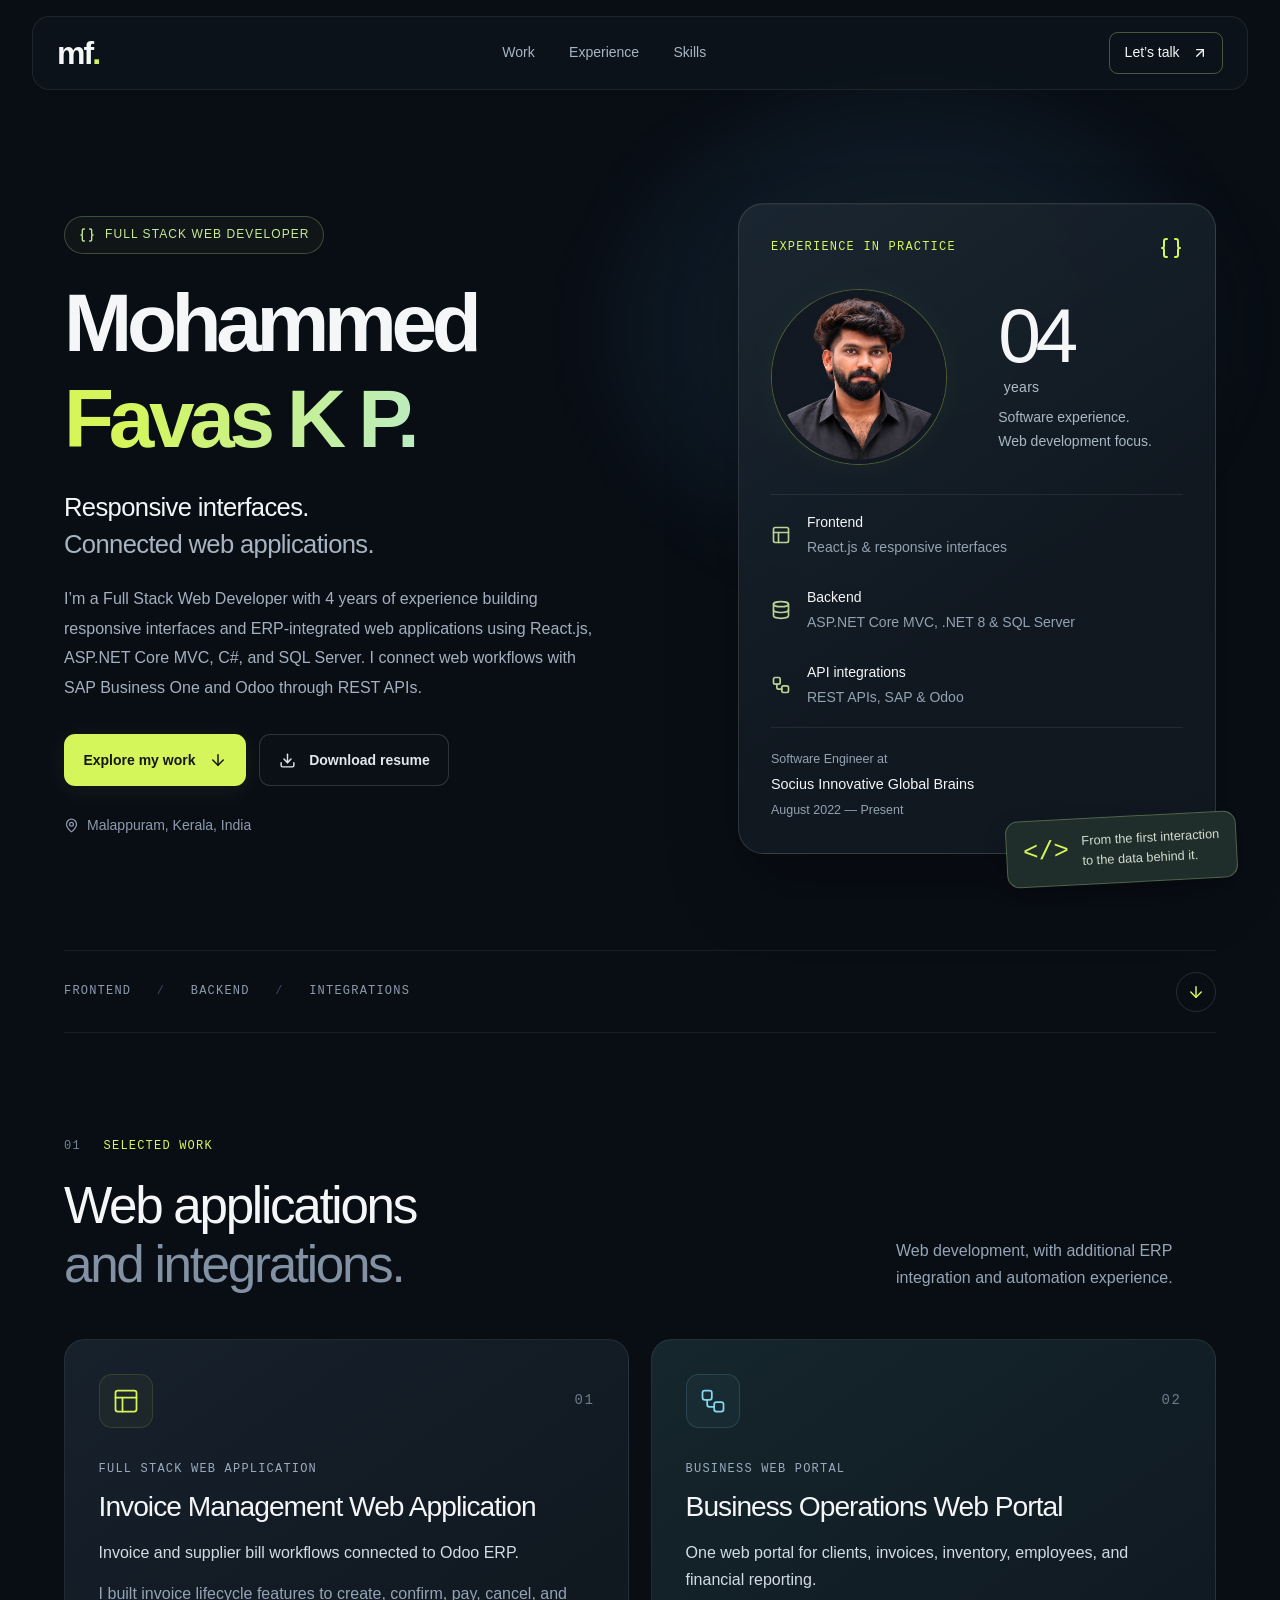
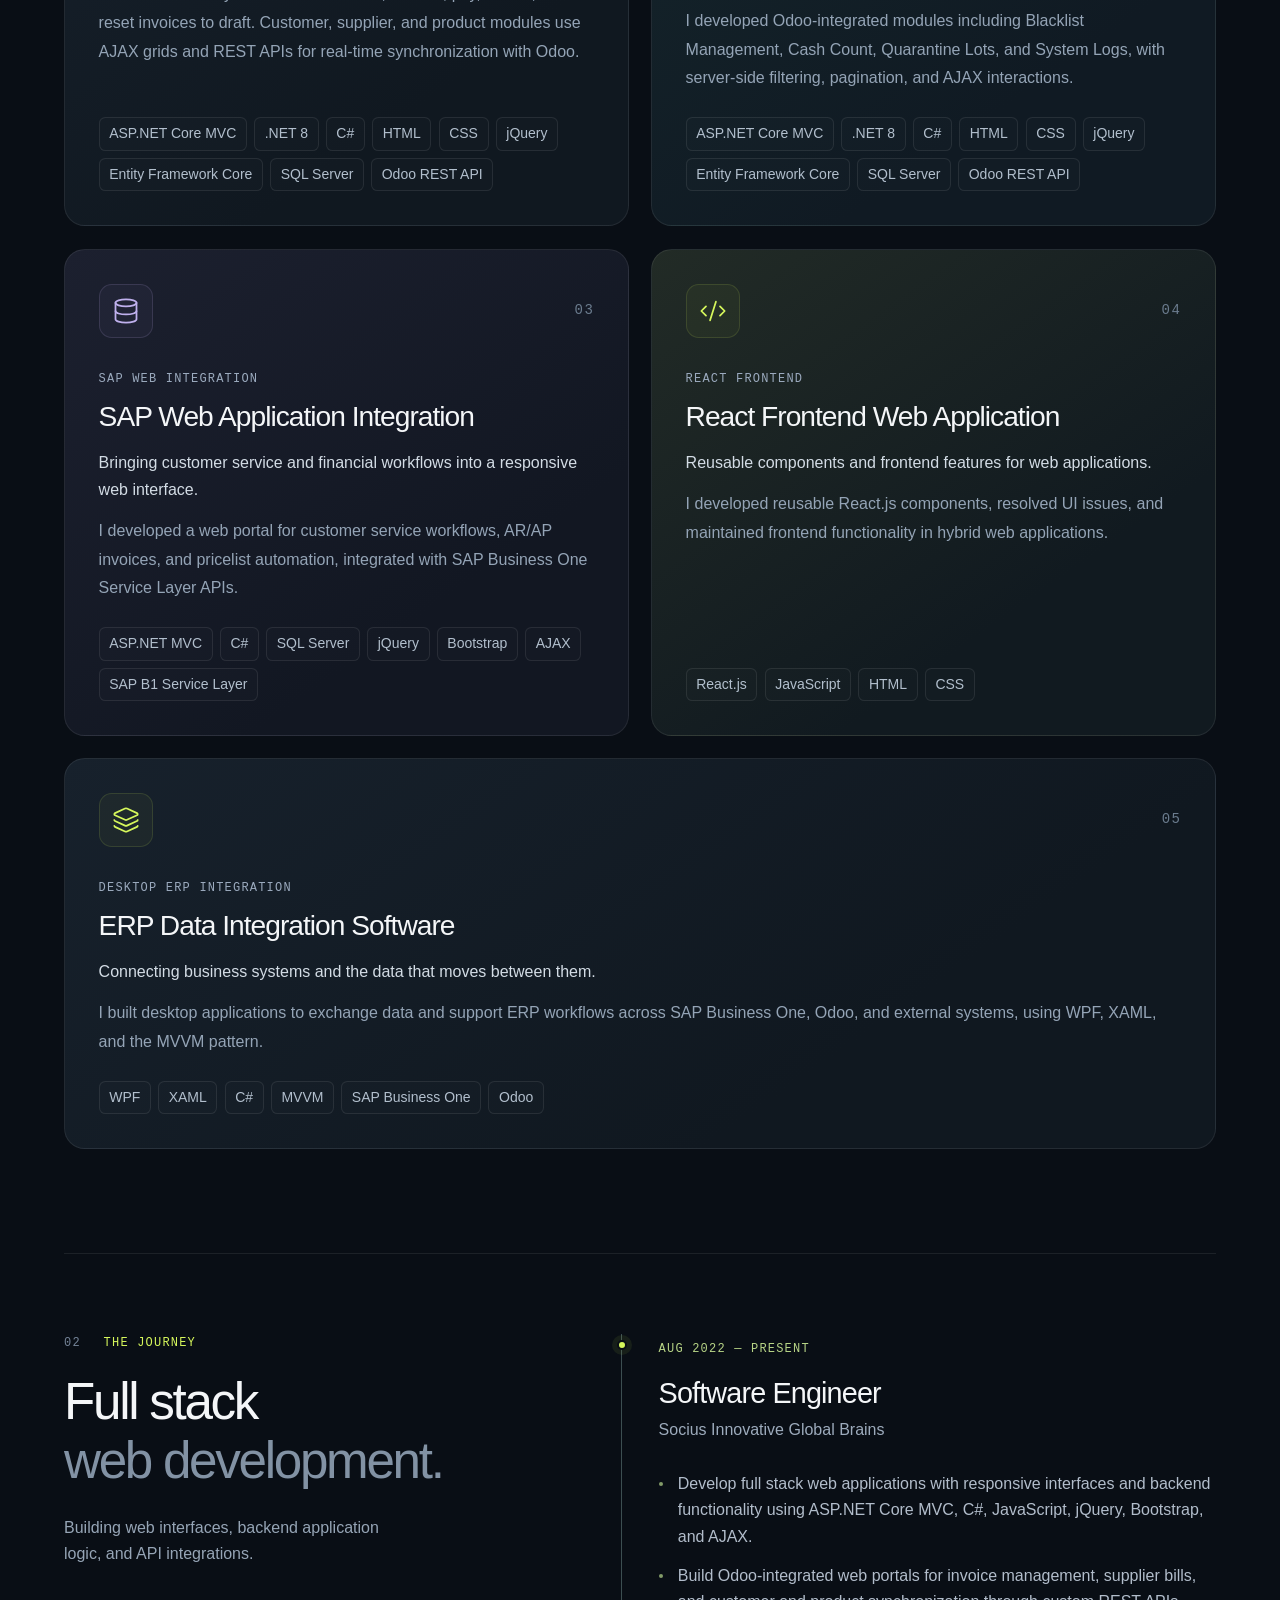
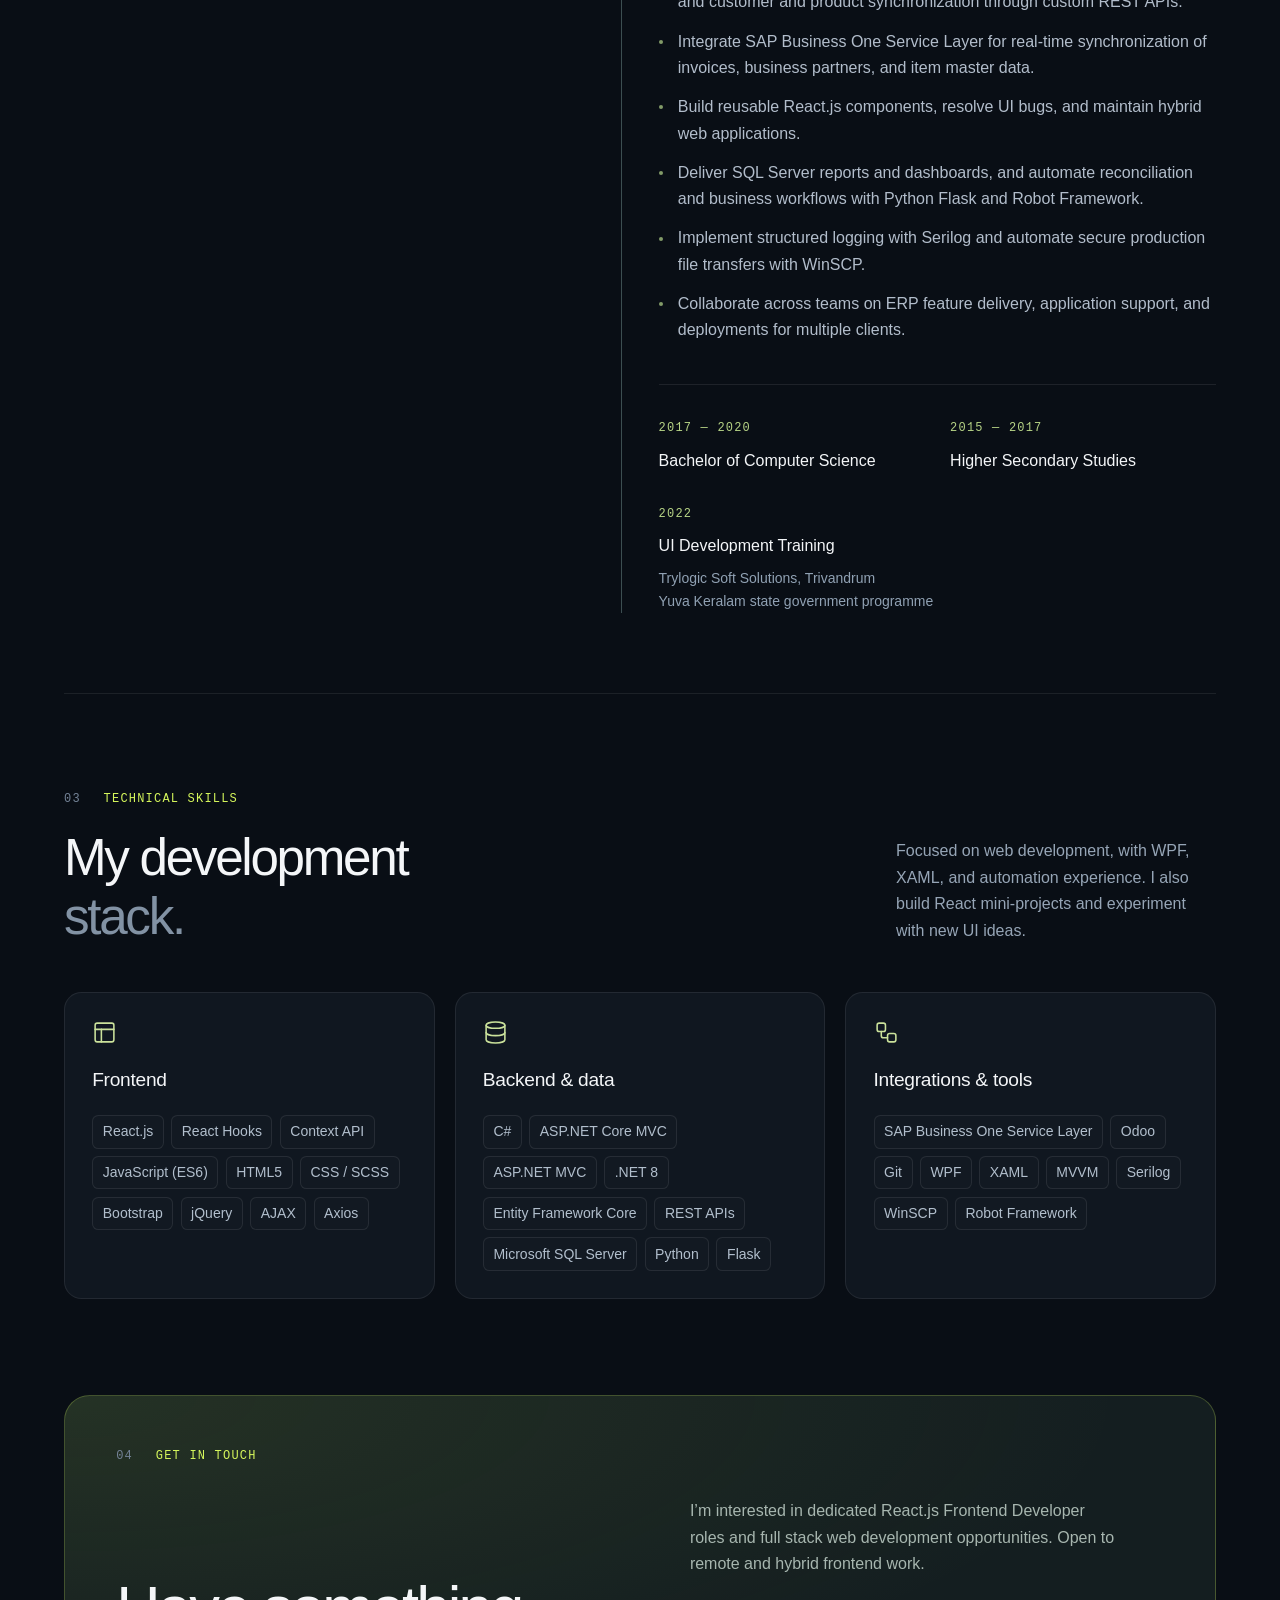
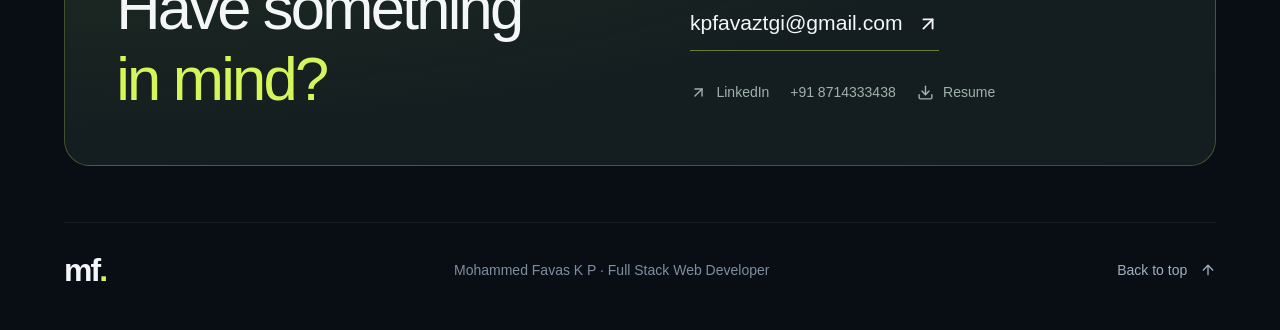
==== commit 56894dc8: "Added Profile Pic" ====
--- a/index.html
+++ b/index.html
@@ -1,2 +1,2 @@
-<!DOCTYPE html><html lang="en"><head><meta charSet="utf-8"/><meta name="viewport" content="width=device-width, initial-scale=1"/><link rel="stylesheet" href="/_next/static/css/index.DGqs_FeR.css" data-rsc-css-href="/_next/static/css/index.DGqs_FeR.css" data-precedence="vite-rsc/importer-resources"/><link rel="modulepreload" fetchPriority="low" href="/_next/static/chunks/index-oQmbKON6.js"/><script src="/_next/static/chunks/rolldown-runtime-C60lm6uB.js" type="module" async=""></script><script src="/_next/static/chunks/framework-D_rUT4EX.js" type="module" async=""></script><link rel="modulepreload" href="/_next/static/chunks/layout-segment-context-BFFNqBv8.js" crossorigin=""/><link rel="modulepreload" href="/_next/static/chunks/page-DDwIIQbb.js" crossorigin=""/><title>Mohammed Favas K P | Full Stack Web Developer</title><meta name="description" content="Full Stack Web Developer with 4 years of software experience, focused on responsive web applications, ASP.NET MVC, C#, React.js, REST APIs, and SQL Server."/><link rel="shortcut icon" href="/favicon.svg"/><link rel="icon" href="/favicon.svg"/><script>Object.assign(((self[Symbol.for("vinext.navigationRuntime")]??={bootstrap:{routeManifest:null},functions:{}}).bootstrap.rsc??={rsc:[]}),{params:{},nav:{"pathname":"/","searchParams":[]}})</script><link rel="modulepreload" href="/_next/static/chunks/index-oQmbKON6.js" />
-</head><body><a class="skip-link" href="#main">Skip to content</a><div class="reading-progress" aria-hidden="true"></div><header class="site-header"><a class="wordmark" href="#home" aria-label="Mohammed Favas K P home">mf<span>.</span></a><nav aria-label="Main navigation"><a href="#work">Work</a><a href="#experience">Experience</a><a href="#skills">Skills</a></nav><a class="header-contact" href="#contact">Let’s talk <svg xmlns="http://www.w3.org/2000/svg" width="16" height="16" viewBox="0 0 24 24" fill="none" stroke="currentColor" stroke-width="2" stroke-linecap="round" stroke-linejoin="round" class="lucide lucide-arrow-up-right" aria-hidden="true"><path d="M7 7h10v10"></path><path d="M7 17 17 7"></path></svg></a></header><main id="main"><section id="home" data-section="true" class="hero section-shell" aria-labelledby="hero-title"><div class="hero-glow" aria-hidden="true"></div><div class="hero-grid"><div class="hero-intro"><p class="role-pill hero-enter"><svg xmlns="http://www.w3.org/2000/svg" width="16" height="16" viewBox="0 0 24 24" fill="none" stroke="currentColor" stroke-width="2" stroke-linecap="round" stroke-linejoin="round" class="lucide lucide-braces" aria-hidden="true"><path d="M8 3H7a2 2 0 0 0-2 2v5a2 2 0 0 1-2 2 2 2 0 0 1 2 2v5c0 1.1.9 2 2 2h1"></path><path d="M16 21h1a2 2 0 0 0 2-2v-5c0-1.1.9-2 2-2a2 2 0 0 1-2-2V5a2 2 0 0 0-2-2h-1"></path></svg> FULL STACK WEB DEVELOPER</p><h1 id="hero-title" aria-label="Mohammed Favas K P"><span class="name-line"><span>Mohammed</span></span><span class="name-line"><span class="gradient-name">Favas K P.</span></span></h1><p class="hero-description hero-enter">Responsive interfaces.<br/><span>Connected web applications.</span></p><p class="intro-copy hero-enter">I build full stack web applications with React.js, ASP.NET MVC, C#, and SQL Server, from responsive interfaces to backend logic and API integrations.</p><div class="hero-actions hero-enter"><a class="button button-accent" href="#work">Explore my work <svg xmlns="http://www.w3.org/2000/svg" width="18" height="18" viewBox="0 0 24 24" fill="none" stroke="currentColor" stroke-width="2" stroke-linecap="round" stroke-linejoin="round" class="lucide lucide-arrow-down" aria-hidden="true"><path d="M12 5v14"></path><path d="m19 12-7 7-7-7"></path></svg></a><a class="button button-outline" href="/Mohammed_Favas_K_P_Full_Stack_Developer_Resume.pdf" download=""><svg xmlns="http://www.w3.org/2000/svg" width="17" height="17" viewBox="0 0 24 24" fill="none" stroke="currentColor" stroke-width="2" stroke-linecap="round" stroke-linejoin="round" class="lucide lucide-download" aria-hidden="true"><path d="M12 15V3"></path><path d="M21 15v4a2 2 0 0 1-2 2H5a2 2 0 0 1-2-2v-4"></path><path d="m7 10 5 5 5-5"></path></svg> Download resume</a></div><p class="location hero-enter"><svg xmlns="http://www.w3.org/2000/svg" width="15" height="15" viewBox="0 0 24 24" fill="none" stroke="currentColor" stroke-width="2" stroke-linecap="round" stroke-linejoin="round" class="lucide lucide-map-pin" aria-hidden="true"><path d="M20 10c0 4.993-5.539 10.193-7.399 11.799a1 1 0 0 1-1.202 0C9.539 20.193 4 14.993 4 10a8 8 0 0 1 16 0"></path><circle cx="12" cy="10" r="3"></circle></svg> Malappuram, Kerala, India</p></div><div class="hero-profile hero-enter"><div class="profile-card"><div class="profile-top"><span class="eyebrow">EXPERIENCE IN PRACTICE</span><svg xmlns="http://www.w3.org/2000/svg" width="24" height="24" viewBox="0 0 24 24" fill="none" stroke="currentColor" stroke-width="2" stroke-linecap="round" stroke-linejoin="round" class="lucide lucide-braces" aria-hidden="true"><path d="M8 3H7a2 2 0 0 0-2 2v5a2 2 0 0 1-2 2 2 2 0 0 1 2 2v5c0 1.1.9 2 2 2h1"></path><path d="M16 21h1a2 2 0 0 0 2-2v-5c0-1.1.9-2 2-2a2 2 0 0 1-2-2V5a2 2 0 0 0-2-2h-1"></path></svg></div><div class="experience-number"><strong>04<span>years</span></strong><p>Software experience.<br/>Web development focus.</p></div><div class="profile-specialties"><div><svg xmlns="http://www.w3.org/2000/svg" width="20" height="20" viewBox="0 0 24 24" fill="none" stroke="currentColor" stroke-width="2" stroke-linecap="round" stroke-linejoin="round" class="lucide lucide-panels-top-left" aria-hidden="true"><rect width="18" height="18" x="3" y="3" rx="2"></rect><path d="M3 9h18"></path><path d="M9 21V9"></path></svg><p><strong>Frontend</strong><span>React.js &amp; responsive interfaces</span></p></div><div><svg xmlns="http://www.w3.org/2000/svg" width="20" height="20" viewBox="0 0 24 24" fill="none" stroke="currentColor" stroke-width="2" stroke-linecap="round" stroke-linejoin="round" class="lucide lucide-database" aria-hidden="true"><ellipse cx="12" cy="5" rx="9" ry="3"></ellipse><path d="M3 5V19A9 3 0 0 0 21 19V5"></path><path d="M3 12A9 3 0 0 0 21 12"></path></svg><p><strong>Backend</strong><span>ASP.NET MVC, C# &amp; SQL Server</span></p></div><div><svg xmlns="http://www.w3.org/2000/svg" width="20" height="20" viewBox="0 0 24 24" fill="none" stroke="currentColor" stroke-width="2" stroke-linecap="round" stroke-linejoin="round" class="lucide lucide-workflow" aria-hidden="true"><rect width="8" height="8" x="3" y="3" rx="2"></rect><path d="M7 11v4a2 2 0 0 0 2 2h4"></path><rect width="8" height="8" x="13" y="13" rx="2"></rect></svg><p><strong>API integrations</strong><span>REST APIs, SAP &amp; Odoo</span></p></div></div><div class="profile-company"><span>Software Engineer at</span><strong>Socius Innovative Global Brains</strong><span>August 2022 — Present</span></div></div><div class="profile-note"><span aria-hidden="true">&lt;/&gt;</span><p>From the first interaction<br/>to the data behind it.</p></div></div></div><div class="hero-bottom"><span>FRONTEND</span><span class="stack-divider" aria-hidden="true">/</span><span>BACKEND</span><span class="stack-divider" aria-hidden="true">/</span><span>INTEGRATIONS</span><a href="#work" aria-label="Scroll to selected work"><svg xmlns="http://www.w3.org/2000/svg" width="18" height="18" viewBox="0 0 24 24" fill="none" stroke="currentColor" stroke-width="2" stroke-linecap="round" stroke-linejoin="round" class="lucide lucide-arrow-down" aria-hidden="true"><path d="M12 5v14"></path><path d="m19 12-7 7-7-7"></path></svg></a></div></section><section id="work" data-section="true" class="work-section section-shell" aria-labelledby="work-title"><div class="section-heading" data-reveal="true"><div><p class="eyebrow"><span>01</span> SELECTED WORK</p><h2 id="work-title">Web applications<br/><span>and integrations.</span></h2></div><p>Web development, with additional ERP integration and automation experience.</p></div><div class="projects"><div class="project-reveal" data-reveal="true"><article class="project-card project-1"><div class="project-top"><div class="project-icon"><svg xmlns="http://www.w3.org/2000/svg" width="28" height="28" viewBox="0 0 24 24" fill="none" stroke="currentColor" stroke-width="1.5" stroke-linecap="round" stroke-linejoin="round" class="lucide lucide-panels-top-left" aria-hidden="true"><rect width="18" height="18" x="3" y="3" rx="2"></rect><path d="M3 9h18"></path><path d="M9 21V9"></path></svg></div><span class="project-number">01</span></div><p class="project-category">WEB APPLICATION</p><h3>Custom SAP Web Solution</h3><p class="project-lead">Bringing SAP business workflows into a responsive web interface.</p><p class="project-detail">I developed interfaces and application functionality connected to SAP Business One Service Layer APIs, using AJAX and MVC partial views for responsive interactions.</p><ul class="tags" aria-label="Custom SAP Web Solution technologies"><li>ASP.NET MVC</li><li>C#</li><li>SQL Server</li><li>jQuery</li><li>AJAX</li></ul></article></div><div class="project-reveal" data-reveal="true"><article class="project-card project-2"><div class="project-top"><div class="project-icon"><svg xmlns="http://www.w3.org/2000/svg" width="28" height="28" viewBox="0 0 24 24" fill="none" stroke="currentColor" stroke-width="1.5" stroke-linecap="round" stroke-linejoin="round" class="lucide lucide-code-xml" aria-hidden="true"><path d="m18 16 4-4-4-4"></path><path d="m6 8-4 4 4 4"></path><path d="m14.5 4-5 16"></path></svg></div><span class="project-number">02</span></div><p class="project-category">REACT FRONTEND</p><h3>React UI Development</h3><p class="project-lead">Reusable components and frontend features for web applications.</p><p class="project-detail">I developed reusable React.js components, fixed UI issues, and maintained frontend features in hybrid web applications.</p><ul class="tags" aria-label="React UI Development technologies"><li>React.js</li><li>JavaScript</li><li>HTML</li><li>CSS</li></ul></article></div><div class="project-reveal" data-reveal="true"><article class="project-card project-3"><div class="project-top"><div class="project-icon"><svg xmlns="http://www.w3.org/2000/svg" width="28" height="28" viewBox="0 0 24 24" fill="none" stroke="currentColor" stroke-width="1.5" stroke-linecap="round" stroke-linejoin="round" class="lucide lucide-layers" aria-hidden="true"><path d="M12.83 2.18a2 2 0 0 0-1.66 0L2.6 6.08a1 1 0 0 0 0 1.83l8.58 3.91a2 2 0 0 0 1.66 0l8.58-3.9a1 1 0 0 0 0-1.83z"></path><path d="M2 12a1 1 0 0 0 .58.91l8.6 3.91a2 2 0 0 0 1.65 0l8.58-3.9A1 1 0 0 0 22 12"></path><path d="M2 17a1 1 0 0 0 .58.91l8.6 3.91a2 2 0 0 0 1.65 0l8.58-3.9A1 1 0 0 0 22 17"></path></svg></div><span class="project-number">03</span></div><p class="project-category">DESKTOP ERP INTEGRATION</p><h3>ERP Integration Solution</h3><p class="project-lead">Connecting business systems and the data that moves between them.</p><p class="project-detail">I built desktop applications to exchange data and support workflows across SAP Business One, Odoo, and external systems.</p><ul class="tags" aria-label="ERP Integration Solution technologies"><li>WPF</li><li>XAML</li><li>C#</li><li>ASP.NET MVC</li></ul></article></div><div class="project-reveal" data-reveal="true"><article class="project-card project-4"><div class="project-top"><div class="project-icon"><svg xmlns="http://www.w3.org/2000/svg" width="28" height="28" viewBox="0 0 24 24" fill="none" stroke="currentColor" stroke-width="1.5" stroke-linecap="round" stroke-linejoin="round" class="lucide lucide-workflow" aria-hidden="true"><rect width="8" height="8" x="3" y="3" rx="2"></rect><path d="M7 11v4a2 2 0 0 0 2 2h4"></path><rect width="8" height="8" x="13" y="13" rx="2"></rect></svg></div><span class="project-number">04</span></div><p class="project-category">WORKFLOW AUTOMATION</p><h3>Reconciliation Automation</h3><p class="project-lead">Automating repetitive steps in financial operations.</p><p class="project-detail">My work includes automating reconciliation processes and business workflows with Python Flask and Robot Framework, alongside SQL reporting for financial operations.</p><ul class="tags" aria-label="Reconciliation Automation technologies"><li>Python</li><li>Flask</li><li>Robot Framework</li><li>SQL Server</li></ul></article></div></div></section><section id="experience" data-section="true" class="experience-section section-shell" aria-labelledby="experience-title"><div class="experience-heading" data-reveal="true"><p class="eyebrow"><span>02</span> THE JOURNEY</p><h2 id="experience-title">Full stack<br/><span>web development.</span></h2><p>Building web interfaces, backend application logic, and API integrations.</p></div><div class="experience-body" data-reveal="true"><div class="role-meta"><span class="date-label">AUG 2022 — PRESENT</span><h3>Software Engineer</h3><p>Socius Innovative Global Brains</p></div><ul class="experience-list"><li>Develop full stack web applications with responsive interfaces and backend functionality using ASP.NET MVC, C#, JavaScript, jQuery, Bootstrap, and AJAX.</li><li>Build reusable React.js components, resolve UI bugs, and maintain hybrid web applications.</li><li>Create and integrate REST APIs to connect web applications with ERP data and financial operations.</li><li>Deliver SQL Server reports and dashboards, and automate reconciliation with Python Flask and Robot Framework.</li><li>Collaborate with teams on ERP feature delivery and application support.</li></ul><div class="education"><div><span class="date-label">2017 — 2020</span><h4>Bachelor of Computer Science</h4></div><div><span class="date-label">2022</span><h4>UI Development Training</h4><p>Trylogic Soft Solutions, Trivandrum<br/>Yuva Keralam programme</p></div></div></div></section><section id="skills" data-section="true" class="skills-section section-shell" aria-labelledby="skills-title"><div class="section-heading" data-reveal="true"><div><p class="eyebrow"><span>03</span> TECHNICAL SKILLS</p><h2 id="skills-title">My development<br/><span>stack.</span></h2></div><p>My main focus is web development, with additional experience in WPF, XAML, and automation.</p></div><div class="skill-groups"><div class="skill-group" data-reveal="true"><svg xmlns="http://www.w3.org/2000/svg" width="25" height="25" viewBox="0 0 24 24" fill="none" stroke="currentColor" stroke-width="1.5" stroke-linecap="round" stroke-linejoin="round" class="lucide lucide-panels-top-left" aria-hidden="true"><rect width="18" height="18" x="3" y="3" rx="2"></rect><path d="M3 9h18"></path><path d="M9 21V9"></path></svg><h3>Frontend</h3><ul class="tags"><li>React.js</li><li>React Hooks</li><li>Context API</li><li>JavaScript</li><li>HTML</li><li>CSS</li><li>Bootstrap</li><li>jQuery</li><li>AJAX</li><li>Axios</li></ul></div><div class="skill-group" data-reveal="true"><svg xmlns="http://www.w3.org/2000/svg" width="25" height="25" viewBox="0 0 24 24" fill="none" stroke="currentColor" stroke-width="1.5" stroke-linecap="round" stroke-linejoin="round" class="lucide lucide-database" aria-hidden="true"><ellipse cx="12" cy="5" rx="9" ry="3"></ellipse><path d="M3 5V19A9 3 0 0 0 21 19V5"></path><path d="M3 12A9 3 0 0 0 21 12"></path></svg><h3>Backend &amp; data</h3><ul class="tags"><li>C#</li><li>ASP.NET MVC</li><li>Python</li><li>Flask</li><li>REST APIs</li><li>Microsoft SQL Server</li></ul></div><div class="skill-group" data-reveal="true"><svg xmlns="http://www.w3.org/2000/svg" width="25" height="25" viewBox="0 0 24 24" fill="none" stroke="currentColor" stroke-width="1.5" stroke-linecap="round" stroke-linejoin="round" class="lucide lucide-workflow" aria-hidden="true"><rect width="8" height="8" x="3" y="3" rx="2"></rect><path d="M7 11v4a2 2 0 0 0 2 2h4"></path><rect width="8" height="8" x="13" y="13" rx="2"></rect></svg><h3>Integrations &amp; tools</h3><ul class="tags"><li>SAP Business One</li><li>Service Layer APIs</li><li>Odoo</li><li>Git</li><li>WPF</li><li>XAML</li><li>Robot Framework</li></ul></div></div></section><section id="contact" data-section="true" class="contact-section section-shell" aria-labelledby="contact-title"><div class="contact-panel" data-reveal="true"><p class="eyebrow"><span>04</span> GET IN TOUCH</p><div class="contact-grid"><h2 id="contact-title">Have something<br/><span>in mind?</span></h2><div><p>For full stack web development opportunities or a conversation about my work, get in touch.</p><a class="email-link" href="mailto:kpfavaztgi@gmail.com">kpfavaztgi@gmail.com <svg xmlns="http://www.w3.org/2000/svg" width="22" height="22" viewBox="0 0 24 24" fill="none" stroke="currentColor" stroke-width="2" stroke-linecap="round" stroke-linejoin="round" class="lucide lucide-arrow-up-right" aria-hidden="true"><path d="M7 7h10v10"></path><path d="M7 17 17 7"></path></svg></a><div class="contact-links"><a href="https://www.linkedin.com/in/favas-kp-378805218" target="_blank" rel="noopener noreferrer"><svg xmlns="http://www.w3.org/2000/svg" width="17" height="17" viewBox="0 0 24 24" fill="none" stroke="currentColor" stroke-width="2" stroke-linecap="round" stroke-linejoin="round" class="lucide lucide-arrow-up-right" aria-hidden="true"><path d="M7 7h10v10"></path><path d="M7 17 17 7"></path></svg> LinkedIn</a><a href="/Mohammed_Favas_K_P_Full_Stack_Developer_Resume.pdf" download=""><svg xmlns="http://www.w3.org/2000/svg" width="17" height="17" viewBox="0 0 24 24" fill="none" stroke="currentColor" stroke-width="2" stroke-linecap="round" stroke-linejoin="round" class="lucide lucide-download" aria-hidden="true"><path d="M12 15V3"></path><path d="M21 15v4a2 2 0 0 1-2 2H5a2 2 0 0 1-2-2v-4"></path><path d="m7 10 5 5 5-5"></path></svg> Resume</a></div></div></div></div></section></main><footer class="site-footer"><a class="wordmark" href="#home" aria-label="Back to top">mf<span>.</span></a><p>Mohammed Favas K P · Full Stack Web Developer</p><a class="back-top" href="#home">Back to top <svg xmlns="http://www.w3.org/2000/svg" width="16" height="16" viewBox="0 0 24 24" fill="none" stroke="currentColor" stroke-width="2" stroke-linecap="round" stroke-linejoin="round" class="lucide lucide-arrow-up" aria-hidden="true"><path d="m5 12 7-7 7 7"></path><path d="M12 19V5"></path></svg></a></footer><script type="module" src="/_next/static/chunks/index-oQmbKON6.js" id="_R_" async=""></script><script>((self[Symbol.for("vinext.navigationRuntime")]??={bootstrap:{routeManifest:null},functions:{}}).bootstrap.rsc??={rsc:[]}).rsc.push("2:I[\"6f03d17c7ed8\",[],\"Children\",1]\n")</script><script>((self[Symbol.for("vinext.navigationRuntime")]??={bootstrap:{routeManifest:null},functions:{}}).bootstrap.rsc??={rsc:[]}).rsc.push("3:I[\"743ddd0a8904\",[],\"GlobalErrorBoundary\",1]\n")</script><script>((self[Symbol.for("vinext.navigationRuntime")]??={bootstrap:{routeManifest:null},functions:{}}).bootstrap.rsc??={rsc:[]}).rsc.push("4:I[\"8c02c7f3462a\",[],\"default\",1]\n")</script><script>((self[Symbol.for("vinext.navigationRuntime")]??={bootstrap:{routeManifest:null},functions:{}}).bootstrap.rsc??={rsc:[]}).rsc.push("5:I[\"743ddd0a8904\",[],\"ErrorBoundary\",1]\n")</script><script>((self[Symbol.for("vinext.navigationRuntime")]??={bootstrap:{routeManifest:null},functions:{}}).bootstrap.rsc??={rsc:[]}).rsc.push("6:I[\"9bfd6346f1d6\",[],\"LayoutSegmentProvider\",1]\n")</script><script>((self[Symbol.for("vinext.navigationRuntime")]??={bootstrap:{routeManifest:null},functions:{}}).bootstrap.rsc??={rsc:[]}).rsc.push("7:I[\"6f03d17c7ed8\",[],\"Slot\",1]\n")</script><script>((self[Symbol.for("vinext.navigationRuntime")]??={bootstrap:{routeManifest:null},functions:{}}).bootstrap.rsc??={rsc:[]}).rsc.push("8:I[\"743ddd0a8904\",[],\"NotFoundBoundary\",1]\n")</script><script>((self[Symbol.for("vinext.navigationRuntime")]??={bootstrap:{routeManifest:null},functions:{}}).bootstrap.rsc??={rsc:[]}).rsc.push("9:I[\"d9462558b702\",[],\"AppRouterScrollTarget\",1]\n")</script><script>((self[Symbol.for("vinext.navigationRuntime")]??={bootstrap:{routeManifest:null},functions:{}}).bootstrap.rsc??={rsc:[]}).rsc.push("a:I[\"743ddd0a8904\",[],\"RedirectBoundary\",1]\n")</script><script>((self[Symbol.for("vinext.navigationRuntime")]??={bootstrap:{routeManifest:null},functions:{}}).bootstrap.rsc??={rsc:[]}).rsc.push(":HL[\"/_next/static/css/index.DGqs_FeR.css\",\"style\"     ]\n")</script><script>((self[Symbol.for("vinext.navigationRuntime")]??={bootstrap:{routeManifest:null},functions:{}}).bootstrap.rsc??={rsc:[]}).rsc.push("0:{\"page:/\":\"$L1\",\"layout:/\":[[[\"$\",\"link\",\"css:/_next/static/css/index.DGqs_FeR.css\",{\"rel\":\"stylesheet\",\"precedence\":\"vite-rsc/importer-resources\",\"href\":\"/_next/static/css/index.DGqs_FeR.css\",\"data-rsc-css-href\":\"/_next/static/css/index.DGqs_FeR.css\"}],\"$undefined\"],[\"$\",\"html\",null,{\"lang\":\"en\",\"children\":[\"$\",\"body\",null,{\"children\":[\"$\",\"$L2\",null,{}]}]}]],\"route:/\":[[[\"$\",\"meta\",null,{\"charSet\":\"utf-8\"}],[[\"$\",\"title\",\"0\",{\"children\":\"Mohammed Favas K P | Full Stack Web Developer\"}],[\"$\",\"meta\",\"1\",{\"name\":\"description\",\"content\":\"Full Stack Web Developer with 4 years of software experience, focused on responsive web applications, ASP.NET MVC, C#, React.js, REST APIs, and SQL Server.\"}],[\"$\",\"link\",\"2\",{\"data-vinext-streamed-icon\":\"$undefined\",\"rel\":\"shortcut icon\",\"href\":\"/favicon.svg\",\"type\":\"$undefined\",\"sizes\":\"$undefined\",\"color\":\"$undefined\",\"media\":\"$undefined\",\"fetchPriority\":\"$undefined\"}],[\"$\",\"link\",\"3\",{\"data-vinext-streamed-icon\":\"$undefined\",\"rel\":\"icon\",\"href\":\"/favicon.svg\",\"type\":\"$undefined\",\"sizes\":\"$undefined\",\"color\":\"$undefined\",\"media\":\"$undefined\",\"fetchPriority\":\"$undefined\"}]],[[\"$\",\"meta\",\"0\",{\"name\":\"viewport\",\"content\":\"width=device-width, initial-scale=1\"}]]],[\"$\",\"$L3\",null,{\"fallback\":\"$4\",\"children\":[\"$\",\"$L5\",null,{\"fallback\":\"$4\",\"children\":[\"$\",\"$L6\",null,{\"providerId\":\"layout:/\",\"segmentMap\":{\"children\":[]},\"children\":[\"$\",\"$L7\",null,{\"id\":\"layout:/\",\"parallelSlots\":\"$undefined\",\"children\":[\"$\",\"$L8\",null,{\"resetKey\":\"\",\"fallback\":[[\"$\",\"title\",null,{\"children\":\"404: This page could not be found.\"}],[\"$\",\"div\",null,{\"style\":{\"fontFamily\":\"system-ui,\\\"Segoe UI\\\",Roboto,Helvetica,Arial,sans-serif,\\\"Apple Color Emoji\\\",\\\"Segoe UI Emoji\\\"\",\"height\":\"100vh\",\"textAlign\":\"center\",\"display\":\"flex\",\"flexDirection\":\"column\",\"alignItems\":\"center\",\"justifyContent\":\"center\"},\"children\":[\"$\",\"div\",null,{\"children\":[[\"$\",\"style\",null,{\"dangerouslySetInnerHTML\":{\"__html\":\"body{color:#000;background:#fff;margin:0}.next-error-h1{border-right:1px solid rgba(0,0,0,.3)}@media (prefers-color-scheme:dark){body{color:#fff;background:#000}.next-error-h1{border-right:1px solid rgba(255,255,255,.3)}}\"}}],[\"$\",\"h1\",null,{\"className\":\"next-error-h1\",\"style\":{\"display\":\"inline-block\",\"margin\":\"0 20px 0 0\",\"padding\":\"0 23px 0 0\",\"fontSize\":24,\"fontWeight\":500,\"verticalAlign\":\"top\",\"lineHeight\":\"49px\"},\"children\":404}],[\"$\",\"div\",null,{\"style\":{\"display\":\"inline-block\"},\"children\":[\"$\",\"h2\",null,{\"style\":{\"fontSize\":14,\"fontWeight\":400,\"lineHeight\":\"49px\",\"margin\":0},\"children\":\"This page could not be found.\"}]}]]}]}]],\"children\":[\"$\",\"$L9\",null,{\"children\":[\"$\",\"$La\",null,{\"children\":[[\"$\",\"$L6\",null,{\"providerId\":\"page:/\",\"segmentMap\":{\"children\":[\"__PAGE__\"]},\"children\":[\"$\",\"$L7\",null,{\"id\":\"page:/\"}]}],null]}]}]}]}]}]}]}],null,null],\"__route\":\"route:/\",\"__interceptionContext\":null,\"__layoutIds\":[\"layout:/\"],\"__rootLayout\":\"/\",\"__bfcacheSegmentIdentities\":{\"layout:/\":\"[\\\"layout\\\",\\\"layout:/\\\",\\\"root-boundary:/\\\",\\\"\\\"]\",\"page:/\":\"[\\\"page\\\",\\\"page:/\\\",\\\"root-boundary:/\\\",\\\"\\\"]\"},\"__srcPage\":[\"page\"],\"__layoutFlags\":{\"layout:/\":\"s\"},\"__artifactCompatibility\":{\"schemaVersion\":1,\"graphVersion\":\"app-route-graph:1177fd80f83fa7b0\",\"deploymentVersion\":\"358cd9bb-5a8d-4698-9407-e9dec05726b4\",\"appElementsSchemaVersion\":1,\"rscPayloadSchemaVersion\":1,\"rootBoundaryId\":\"/\",\"renderEpoch\":null}}\n")</script><script>((self[Symbol.for("vinext.navigationRuntime")]??={bootstrap:{routeManifest:null},functions:{}}).bootstrap.rsc??={rsc:[]}).rsc.push("b:I[\"6efdf509a785\",[],\"default\",1]\n")</script><script>((self[Symbol.for("vinext.navigationRuntime")]??={bootstrap:{routeManifest:null},functions:{}}).bootstrap.rsc??={rsc:[]}).rsc.push("1:[\"$\",\"$Lb\",null,{\"params\":\"$@c\",\"searchParams\":\"$@d\"}]\n")</script><script>((self[Symbol.for("vinext.navigationRuntime")]??={bootstrap:{routeManifest:null},functions:{}}).bootstrap.rsc??={rsc:[]}).rsc.push("c:{}\n")</script><script>((self[Symbol.for("vinext.navigationRuntime")]??={bootstrap:{routeManifest:null},functions:{}}).bootstrap.rsc??={rsc:[]}).rsc.push("d:{}\n")</script><script>Object.assign(((self[Symbol.for("vinext.navigationRuntime")]??={bootstrap:{routeManifest:null},functions:{}}).bootstrap.rsc??={rsc:[]}),{"initialCacheKind":"dynamic"});((self[Symbol.for("vinext.navigationRuntime")]??={bootstrap:{routeManifest:null},functions:{}}).bootstrap.rsc??={rsc:[]}).done=true</script></body></html>+<!DOCTYPE html><html lang="en"><head><meta charSet="utf-8"/><meta name="viewport" content="width=device-width, initial-scale=1"/><link rel="stylesheet" href="/_next/static/css/index.DjkwOd6i.css" data-rsc-css-href="/_next/static/css/index.DjkwOd6i.css" data-precedence="vite-rsc/importer-resources"/><link rel="modulepreload" fetchPriority="low" href="/_next/static/chunks/index-CWeTqNZT.js"/><script src="/_next/static/chunks/rolldown-runtime-C60lm6uB.js" type="module" async=""></script><script src="/_next/static/chunks/framework-D_rUT4EX.js" type="module" async=""></script><link rel="modulepreload" href="/_next/static/chunks/layout-segment-context-DxUEqaVL.js" crossorigin=""/><link rel="modulepreload" href="/_next/static/chunks/page-Bc2MAGm4.js" crossorigin=""/><title>Mohammed Favas K P | Full Stack Web Developer</title><meta name="description" content="Full Stack Web Developer with 4 years of experience in React.js, ASP.NET Core MVC, .NET 8, C#, and SQL Server. Building responsive web applications and SAP Business One and Odoo integrations."/><link rel="shortcut icon" href="/favicon.svg"/><link rel="icon" href="/favicon.svg"/><script>Object.assign(((self[Symbol.for("vinext.navigationRuntime")]??={bootstrap:{routeManifest:null},functions:{}}).bootstrap.rsc??={rsc:[]}),{params:{},nav:{"pathname":"/","searchParams":[]}})</script><link rel="modulepreload" href="/_next/static/chunks/index-CWeTqNZT.js" />
+</head><body><a class="skip-link" href="#main">Skip to content</a><div class="reading-progress" aria-hidden="true"></div><header class="site-header"><a class="wordmark" href="#home" aria-label="Mohammed Favas K P home">mf<span>.</span></a><nav aria-label="Main navigation"><a href="#work">Work</a><a href="#experience">Experience</a><a href="#skills">Skills</a></nav><a class="header-contact" href="#contact">Let’s talk <svg xmlns="http://www.w3.org/2000/svg" width="16" height="16" viewBox="0 0 24 24" fill="none" stroke="currentColor" stroke-width="2" stroke-linecap="round" stroke-linejoin="round" class="lucide lucide-arrow-up-right" aria-hidden="true"><path d="M7 7h10v10"></path><path d="M7 17 17 7"></path></svg></a></header><main id="main"><section id="home" data-section="true" class="hero section-shell" aria-labelledby="hero-title"><div class="hero-glow" aria-hidden="true"></div><div class="hero-grid"><div class="hero-intro"><p class="role-pill hero-enter"><svg xmlns="http://www.w3.org/2000/svg" width="16" height="16" viewBox="0 0 24 24" fill="none" stroke="currentColor" stroke-width="2" stroke-linecap="round" stroke-linejoin="round" class="lucide lucide-braces" aria-hidden="true"><path d="M8 3H7a2 2 0 0 0-2 2v5a2 2 0 0 1-2 2 2 2 0 0 1 2 2v5c0 1.1.9 2 2 2h1"></path><path d="M16 21h1a2 2 0 0 0 2-2v-5c0-1.1.9-2 2-2a2 2 0 0 1-2-2V5a2 2 0 0 0-2-2h-1"></path></svg> FULL STACK WEB DEVELOPER</p><h1 id="hero-title" aria-label="Mohammed Favas K P"><span class="name-line"><span>Mohammed</span></span><span class="name-line"><span class="gradient-name">Favas K P.</span></span></h1><p class="hero-description hero-enter">Responsive interfaces.<br/><span>Connected web applications.</span></p><p class="intro-copy hero-enter">I’m a Full Stack Web Developer with 4 years of experience building responsive interfaces and ERP-integrated web applications using React.js, ASP.NET Core MVC, C#, and SQL Server. I connect web workflows with SAP Business One and Odoo through REST APIs.</p><div class="hero-actions hero-enter"><a class="button button-accent" href="#work">Explore my work <svg xmlns="http://www.w3.org/2000/svg" width="18" height="18" viewBox="0 0 24 24" fill="none" stroke="currentColor" stroke-width="2" stroke-linecap="round" stroke-linejoin="round" class="lucide lucide-arrow-down" aria-hidden="true"><path d="M12 5v14"></path><path d="m19 12-7 7-7-7"></path></svg></a><a class="button button-outline" href="/FAVAS_KP_Resume_2026.pdf" download=""><svg xmlns="http://www.w3.org/2000/svg" width="17" height="17" viewBox="0 0 24 24" fill="none" stroke="currentColor" stroke-width="2" stroke-linecap="round" stroke-linejoin="round" class="lucide lucide-download" aria-hidden="true"><path d="M12 15V3"></path><path d="M21 15v4a2 2 0 0 1-2 2H5a2 2 0 0 1-2-2v-4"></path><path d="m7 10 5 5 5-5"></path></svg> Download resume</a></div><p class="location hero-enter"><svg xmlns="http://www.w3.org/2000/svg" width="15" height="15" viewBox="0 0 24 24" fill="none" stroke="currentColor" stroke-width="2" stroke-linecap="round" stroke-linejoin="round" class="lucide lucide-map-pin" aria-hidden="true"><path d="M20 10c0 4.993-5.539 10.193-7.399 11.799a1 1 0 0 1-1.202 0C9.539 20.193 4 14.993 4 10a8 8 0 0 1 16 0"></path><circle cx="12" cy="10" r="3"></circle></svg> Malappuram, Kerala, India</p></div><div class="hero-profile hero-enter"><div class="profile-card"><div class="profile-top"><span class="eyebrow">EXPERIENCE IN PRACTICE</span><svg xmlns="http://www.w3.org/2000/svg" width="24" height="24" viewBox="0 0 24 24" fill="none" stroke="currentColor" stroke-width="2" stroke-linecap="round" stroke-linejoin="round" class="lucide lucide-braces" aria-hidden="true"><path d="M8 3H7a2 2 0 0 0-2 2v5a2 2 0 0 1-2 2 2 2 0 0 1 2 2v5c0 1.1.9 2 2 2h1"></path><path d="M16 21h1a2 2 0 0 0 2-2v-5c0-1.1.9-2 2-2a2 2 0 0 1-2-2V5a2 2 0 0 0-2-2h-1"></path></svg></div><div class="profile-intro"><div class="portrait-frame"><img src="/images/favas-profile.png" alt="Mohammed Favas K P" width="1254" height="1254" fetchPriority="high" decoding="async"/></div><div class="experience-number"><strong>04<span>years</span></strong><p>Software experience.<br/>Web development focus.</p></div></div><div class="profile-specialties"><div><svg xmlns="http://www.w3.org/2000/svg" width="20" height="20" viewBox="0 0 24 24" fill="none" stroke="currentColor" stroke-width="2" stroke-linecap="round" stroke-linejoin="round" class="lucide lucide-panels-top-left" aria-hidden="true"><rect width="18" height="18" x="3" y="3" rx="2"></rect><path d="M3 9h18"></path><path d="M9 21V9"></path></svg><p><strong>Frontend</strong><span>React.js &amp; responsive interfaces</span></p></div><div><svg xmlns="http://www.w3.org/2000/svg" width="20" height="20" viewBox="0 0 24 24" fill="none" stroke="currentColor" stroke-width="2" stroke-linecap="round" stroke-linejoin="round" class="lucide lucide-database" aria-hidden="true"><ellipse cx="12" cy="5" rx="9" ry="3"></ellipse><path d="M3 5V19A9 3 0 0 0 21 19V5"></path><path d="M3 12A9 3 0 0 0 21 12"></path></svg><p><strong>Backend</strong><span>ASP.NET Core MVC, .NET 8 &amp; SQL Server</span></p></div><div><svg xmlns="http://www.w3.org/2000/svg" width="20" height="20" viewBox="0 0 24 24" fill="none" stroke="currentColor" stroke-width="2" stroke-linecap="round" stroke-linejoin="round" class="lucide lucide-workflow" aria-hidden="true"><rect width="8" height="8" x="3" y="3" rx="2"></rect><path d="M7 11v4a2 2 0 0 0 2 2h4"></path><rect width="8" height="8" x="13" y="13" rx="2"></rect></svg><p><strong>API integrations</strong><span>REST APIs, SAP &amp; Odoo</span></p></div></div><div class="profile-company"><span>Software Engineer at</span><strong>Socius Innovative Global Brains</strong><span>August 2022 — Present</span></div></div><div class="profile-note"><span aria-hidden="true">&lt;/&gt;</span><p>From the first interaction<br/>to the data behind it.</p></div></div></div><div class="hero-bottom"><span>FRONTEND</span><span class="stack-divider" aria-hidden="true">/</span><span>BACKEND</span><span class="stack-divider" aria-hidden="true">/</span><span>INTEGRATIONS</span><a href="#work" aria-label="Scroll to selected work"><svg xmlns="http://www.w3.org/2000/svg" width="18" height="18" viewBox="0 0 24 24" fill="none" stroke="currentColor" stroke-width="2" stroke-linecap="round" stroke-linejoin="round" class="lucide lucide-arrow-down" aria-hidden="true"><path d="M12 5v14"></path><path d="m19 12-7 7-7-7"></path></svg></a></div></section><section id="work" data-section="true" class="work-section section-shell" aria-labelledby="work-title"><div class="section-heading" data-reveal="true"><div><p class="eyebrow"><span>01</span> SELECTED WORK</p><h2 id="work-title">Web applications<br/><span>and integrations.</span></h2></div><p>Web development, with additional ERP integration and automation experience.</p></div><div class="projects"><div class="project-reveal" data-reveal="true"><article class="project-card project-1"><div class="project-top"><div class="project-icon"><svg xmlns="http://www.w3.org/2000/svg" width="28" height="28" viewBox="0 0 24 24" fill="none" stroke="currentColor" stroke-width="1.5" stroke-linecap="round" stroke-linejoin="round" class="lucide lucide-panels-top-left" aria-hidden="true"><rect width="18" height="18" x="3" y="3" rx="2"></rect><path d="M3 9h18"></path><path d="M9 21V9"></path></svg></div><span class="project-number">01</span></div><p class="project-category">FULL STACK WEB APPLICATION</p><h3>Invoice Management Web Application</h3><p class="project-lead">Invoice and supplier bill workflows connected to Odoo ERP.</p><p class="project-detail">I built invoice lifecycle features to create, confirm, pay, cancel, and reset invoices to draft. Customer, supplier, and product modules use AJAX grids and REST APIs for real-time synchronization with Odoo.</p><ul class="tags" aria-label="Invoice Management Web Application technologies"><li>ASP.NET Core MVC</li><li>.NET 8</li><li>C#</li><li>HTML</li><li>CSS</li><li>jQuery</li><li>Entity Framework Core</li><li>SQL Server</li><li>Odoo REST API</li></ul></article></div><div class="project-reveal" data-reveal="true"><article class="project-card project-2"><div class="project-top"><div class="project-icon"><svg xmlns="http://www.w3.org/2000/svg" width="28" height="28" viewBox="0 0 24 24" fill="none" stroke="currentColor" stroke-width="1.5" stroke-linecap="round" stroke-linejoin="round" class="lucide lucide-workflow" aria-hidden="true"><rect width="8" height="8" x="3" y="3" rx="2"></rect><path d="M7 11v4a2 2 0 0 0 2 2h4"></path><rect width="8" height="8" x="13" y="13" rx="2"></rect></svg></div><span class="project-number">02</span></div><p class="project-category">BUSINESS WEB PORTAL</p><h3>Business Operations Web Portal</h3><p class="project-lead">One web portal for clients, invoices, inventory, employees, and financial reporting.</p><p class="project-detail">I developed Odoo-integrated modules including Blacklist Management, Cash Count, Quarantine Lots, and System Logs, with server-side filtering, pagination, and AJAX interactions.</p><ul class="tags" aria-label="Business Operations Web Portal technologies"><li>ASP.NET Core MVC</li><li>.NET 8</li><li>C#</li><li>HTML</li><li>CSS</li><li>jQuery</li><li>Entity Framework Core</li><li>SQL Server</li><li>Odoo REST API</li></ul></article></div><div class="project-reveal" data-reveal="true"><article class="project-card project-3"><div class="project-top"><div class="project-icon"><svg xmlns="http://www.w3.org/2000/svg" width="28" height="28" viewBox="0 0 24 24" fill="none" stroke="currentColor" stroke-width="1.5" stroke-linecap="round" stroke-linejoin="round" class="lucide lucide-database" aria-hidden="true"><ellipse cx="12" cy="5" rx="9" ry="3"></ellipse><path d="M3 5V19A9 3 0 0 0 21 19V5"></path><path d="M3 12A9 3 0 0 0 21 12"></path></svg></div><span class="project-number">03</span></div><p class="project-category">SAP WEB INTEGRATION</p><h3>SAP Web Application Integration</h3><p class="project-lead">Bringing customer service and financial workflows into a responsive web interface.</p><p class="project-detail">I developed a web portal for customer service workflows, AR/AP invoices, and pricelist automation, integrated with SAP Business One Service Layer APIs.</p><ul class="tags" aria-label="SAP Web Application Integration technologies"><li>ASP.NET MVC</li><li>C#</li><li>SQL Server</li><li>jQuery</li><li>Bootstrap</li><li>AJAX</li><li>SAP B1 Service Layer</li></ul></article></div><div class="project-reveal" data-reveal="true"><article class="project-card project-4"><div class="project-top"><div class="project-icon"><svg xmlns="http://www.w3.org/2000/svg" width="28" height="28" viewBox="0 0 24 24" fill="none" stroke="currentColor" stroke-width="1.5" stroke-linecap="round" stroke-linejoin="round" class="lucide lucide-code-xml" aria-hidden="true"><path d="m18 16 4-4-4-4"></path><path d="m6 8-4 4 4 4"></path><path d="m14.5 4-5 16"></path></svg></div><span class="project-number">04</span></div><p class="project-category">REACT FRONTEND</p><h3>React Frontend Web Application</h3><p class="project-lead">Reusable components and frontend features for web applications.</p><p class="project-detail">I developed reusable React.js components, resolved UI issues, and maintained frontend functionality in hybrid web applications.</p><ul class="tags" aria-label="React Frontend Web Application technologies"><li>React.js</li><li>JavaScript</li><li>HTML</li><li>CSS</li></ul></article></div><div class="project-reveal" data-reveal="true"><article class="project-card project-5"><div class="project-top"><div class="project-icon"><svg xmlns="http://www.w3.org/2000/svg" width="28" height="28" viewBox="0 0 24 24" fill="none" stroke="currentColor" stroke-width="1.5" stroke-linecap="round" stroke-linejoin="round" class="lucide lucide-layers" aria-hidden="true"><path d="M12.83 2.18a2 2 0 0 0-1.66 0L2.6 6.08a1 1 0 0 0 0 1.83l8.58 3.91a2 2 0 0 0 1.66 0l8.58-3.9a1 1 0 0 0 0-1.83z"></path><path d="M2 12a1 1 0 0 0 .58.91l8.6 3.91a2 2 0 0 0 1.65 0l8.58-3.9A1 1 0 0 0 22 12"></path><path d="M2 17a1 1 0 0 0 .58.91l8.6 3.91a2 2 0 0 0 1.65 0l8.58-3.9A1 1 0 0 0 22 17"></path></svg></div><span class="project-number">05</span></div><p class="project-category">DESKTOP ERP INTEGRATION</p><h3>ERP Data Integration Software</h3><p class="project-lead">Connecting business systems and the data that moves between them.</p><p class="project-detail">I built desktop applications to exchange data and support ERP workflows across SAP Business One, Odoo, and external systems, using WPF, XAML, and the MVVM pattern.</p><ul class="tags" aria-label="ERP Data Integration Software technologies"><li>WPF</li><li>XAML</li><li>C#</li><li>MVVM</li><li>SAP Business One</li><li>Odoo</li></ul></article></div></div></section><section id="experience" data-section="true" class="experience-section section-shell" aria-labelledby="experience-title"><div class="experience-heading" data-reveal="true"><p class="eyebrow"><span>02</span> THE JOURNEY</p><h2 id="experience-title">Full stack<br/><span>web development.</span></h2><p>Building web interfaces, backend application logic, and API integrations.</p></div><div class="experience-body" data-reveal="true"><div class="role-meta"><span class="date-label">AUG 2022 — PRESENT</span><h3>Software Engineer</h3><p>Socius Innovative Global Brains</p></div><ul class="experience-list"><li>Develop full stack web applications with responsive interfaces and backend functionality using ASP.NET Core MVC, C#, JavaScript, jQuery, Bootstrap, and AJAX.</li><li>Build Odoo-integrated web portals for invoice management, supplier bills, and customer and product synchronization through custom REST APIs.</li><li>Integrate SAP Business One Service Layer for real-time synchronization of invoices, business partners, and item master data.</li><li>Build reusable React.js components, resolve UI bugs, and maintain hybrid web applications.</li><li>Deliver SQL Server reports and dashboards, and automate reconciliation and business workflows with Python Flask and Robot Framework.</li><li>Implement structured logging with Serilog and automate secure production file transfers with WinSCP.</li><li>Collaborate across teams on ERP feature delivery, application support, and deployments for multiple clients.</li></ul><div class="education"><div><span class="date-label">2017 — 2020</span><h4>Bachelor of Computer Science</h4></div><div><span class="date-label">2015 — 2017</span><h4>Higher Secondary Studies</h4></div><div class="education-training"><span class="date-label">2022</span><h4>UI Development Training</h4><p>Trylogic Soft Solutions, Trivandrum<br/>Yuva Keralam state government programme</p></div></div></div></section><section id="skills" data-section="true" class="skills-section section-shell" aria-labelledby="skills-title"><div class="section-heading" data-reveal="true"><div><p class="eyebrow"><span>03</span> TECHNICAL SKILLS</p><h2 id="skills-title">My development<br/><span>stack.</span></h2></div><p>Focused on web development, with WPF, XAML, and automation experience. I also build React mini-projects and experiment with new UI ideas.</p></div><div class="skill-groups"><div class="skill-group" data-reveal="true"><svg xmlns="http://www.w3.org/2000/svg" width="25" height="25" viewBox="0 0 24 24" fill="none" stroke="currentColor" stroke-width="1.5" stroke-linecap="round" stroke-linejoin="round" class="lucide lucide-panels-top-left" aria-hidden="true"><rect width="18" height="18" x="3" y="3" rx="2"></rect><path d="M3 9h18"></path><path d="M9 21V9"></path></svg><h3>Frontend</h3><ul class="tags"><li>React.js</li><li>React Hooks</li><li>Context API</li><li>JavaScript (ES6)</li><li>HTML5</li><li>CSS / SCSS</li><li>Bootstrap</li><li>jQuery</li><li>AJAX</li><li>Axios</li></ul></div><div class="skill-group" data-reveal="true"><svg xmlns="http://www.w3.org/2000/svg" width="25" height="25" viewBox="0 0 24 24" fill="none" stroke="currentColor" stroke-width="1.5" stroke-linecap="round" stroke-linejoin="round" class="lucide lucide-database" aria-hidden="true"><ellipse cx="12" cy="5" rx="9" ry="3"></ellipse><path d="M3 5V19A9 3 0 0 0 21 19V5"></path><path d="M3 12A9 3 0 0 0 21 12"></path></svg><h3>Backend &amp; data</h3><ul class="tags"><li>C#</li><li>ASP.NET Core MVC</li><li>ASP.NET MVC</li><li>.NET 8</li><li>Entity Framework Core</li><li>REST APIs</li><li>Microsoft SQL Server</li><li>Python</li><li>Flask</li></ul></div><div class="skill-group" data-reveal="true"><svg xmlns="http://www.w3.org/2000/svg" width="25" height="25" viewBox="0 0 24 24" fill="none" stroke="currentColor" stroke-width="1.5" stroke-linecap="round" stroke-linejoin="round" class="lucide lucide-workflow" aria-hidden="true"><rect width="8" height="8" x="3" y="3" rx="2"></rect><path d="M7 11v4a2 2 0 0 0 2 2h4"></path><rect width="8" height="8" x="13" y="13" rx="2"></rect></svg><h3>Integrations &amp; tools</h3><ul class="tags"><li>SAP Business One Service Layer</li><li>Odoo</li><li>Git</li><li>WPF</li><li>XAML</li><li>MVVM</li><li>Serilog</li><li>WinSCP</li><li>Robot Framework</li></ul></div></div></section><section id="contact" data-section="true" class="contact-section section-shell" aria-labelledby="contact-title"><div class="contact-panel" data-reveal="true"><p class="eyebrow"><span>04</span> GET IN TOUCH</p><div class="contact-grid"><h2 id="contact-title">Have something<br/><span>in mind?</span></h2><div><p>I’m interested in dedicated React.js Frontend Developer roles and full stack web development opportunities. Open to remote and hybrid frontend work.</p><a class="email-link" href="mailto:kpfavaztgi@gmail.com">kpfavaztgi@gmail.com <svg xmlns="http://www.w3.org/2000/svg" width="22" height="22" viewBox="0 0 24 24" fill="none" stroke="currentColor" stroke-width="2" stroke-linecap="round" stroke-linejoin="round" class="lucide lucide-arrow-up-right" aria-hidden="true"><path d="M7 7h10v10"></path><path d="M7 17 17 7"></path></svg></a><div class="contact-links"><a href="https://www.linkedin.com/in/mohammed-favas-k-p-378805218" target="_blank" rel="noopener noreferrer"><svg xmlns="http://www.w3.org/2000/svg" width="17" height="17" viewBox="0 0 24 24" fill="none" stroke="currentColor" stroke-width="2" stroke-linecap="round" stroke-linejoin="round" class="lucide lucide-arrow-up-right" aria-hidden="true"><path d="M7 7h10v10"></path><path d="M7 17 17 7"></path></svg> LinkedIn</a><a href="tel:+918714333438">+91 8714333438</a><a href="/FAVAS_KP_Resume_2026.pdf" download=""><svg xmlns="http://www.w3.org/2000/svg" width="17" height="17" viewBox="0 0 24 24" fill="none" stroke="currentColor" stroke-width="2" stroke-linecap="round" stroke-linejoin="round" class="lucide lucide-download" aria-hidden="true"><path d="M12 15V3"></path><path d="M21 15v4a2 2 0 0 1-2 2H5a2 2 0 0 1-2-2v-4"></path><path d="m7 10 5 5 5-5"></path></svg> Resume</a></div></div></div></div></section></main><footer class="site-footer"><a class="wordmark" href="#home" aria-label="Back to top">mf<span>.</span></a><p>Mohammed Favas K P · Full Stack Web Developer</p><a class="back-top" href="#home">Back to top <svg xmlns="http://www.w3.org/2000/svg" width="16" height="16" viewBox="0 0 24 24" fill="none" stroke="currentColor" stroke-width="2" stroke-linecap="round" stroke-linejoin="round" class="lucide lucide-arrow-up" aria-hidden="true"><path d="m5 12 7-7 7 7"></path><path d="M12 19V5"></path></svg></a></footer><script type="module" src="/_next/static/chunks/index-CWeTqNZT.js" id="_R_" async=""></script><script>((self[Symbol.for("vinext.navigationRuntime")]??={bootstrap:{routeManifest:null},functions:{}}).bootstrap.rsc??={rsc:[]}).rsc.push("2:I[\"dfb1a1972f71\",[],\"Children\",1]\n")</script><script>((self[Symbol.for("vinext.navigationRuntime")]??={bootstrap:{routeManifest:null},functions:{}}).bootstrap.rsc??={rsc:[]}).rsc.push("3:I[\"41fd901a78e0\",[],\"GlobalErrorBoundary\",1]\n")</script><script>((self[Symbol.for("vinext.navigationRuntime")]??={bootstrap:{routeManifest:null},functions:{}}).bootstrap.rsc??={rsc:[]}).rsc.push("4:I[\"0da8fa39962d\",[],\"default\",1]\n")</script><script>((self[Symbol.for("vinext.navigationRuntime")]??={bootstrap:{routeManifest:null},functions:{}}).bootstrap.rsc??={rsc:[]}).rsc.push("5:I[\"41fd901a78e0\",[],\"ErrorBoundary\",1]\n")</script><script>((self[Symbol.for("vinext.navigationRuntime")]??={bootstrap:{routeManifest:null},functions:{}}).bootstrap.rsc??={rsc:[]}).rsc.push("6:I[\"f010aebb4ce9\",[],\"LayoutSegmentProvider\",1]\n")</script><script>((self[Symbol.for("vinext.navigationRuntime")]??={bootstrap:{routeManifest:null},functions:{}}).bootstrap.rsc??={rsc:[]}).rsc.push("7:I[\"dfb1a1972f71\",[],\"Slot\",1]\n")</script><script>((self[Symbol.for("vinext.navigationRuntime")]??={bootstrap:{routeManifest:null},functions:{}}).bootstrap.rsc??={rsc:[]}).rsc.push("8:I[\"41fd901a78e0\",[],\"NotFoundBoundary\",1]\n")</script><script>((self[Symbol.for("vinext.navigationRuntime")]??={bootstrap:{routeManifest:null},functions:{}}).bootstrap.rsc??={rsc:[]}).rsc.push("9:I[\"207ef9e382e7\",[],\"AppRouterScrollTarget\",1]\n")</script><script>((self[Symbol.for("vinext.navigationRuntime")]??={bootstrap:{routeManifest:null},functions:{}}).bootstrap.rsc??={rsc:[]}).rsc.push("a:I[\"41fd901a78e0\",[],\"RedirectBoundary\",1]\n")</script><script>((self[Symbol.for("vinext.navigationRuntime")]??={bootstrap:{routeManifest:null},functions:{}}).bootstrap.rsc??={rsc:[]}).rsc.push(":HL[\"/_next/static/css/index.DjkwOd6i.css\",\"style\"     ]\n")</script><script>((self[Symbol.for("vinext.navigationRuntime")]??={bootstrap:{routeManifest:null},functions:{}}).bootstrap.rsc??={rsc:[]}).rsc.push("0:{\"page:/\":\"$L1\",\"layout:/\":[[[\"$\",\"link\",\"css:/_next/static/css/index.DjkwOd6i.css\",{\"rel\":\"stylesheet\",\"precedence\":\"vite-rsc/importer-resources\",\"href\":\"/_next/static/css/index.DjkwOd6i.css\",\"data-rsc-css-href\":\"/_next/static/css/index.DjkwOd6i.css\"}],\"$undefined\"],[\"$\",\"html\",null,{\"lang\":\"en\",\"children\":[\"$\",\"body\",null,{\"children\":[\"$\",\"$L2\",null,{}]}]}]],\"route:/\":[[[\"$\",\"meta\",null,{\"charSet\":\"utf-8\"}],[[\"$\",\"title\",\"0\",{\"children\":\"Mohammed Favas K P | Full Stack Web Developer\"}],[\"$\",\"meta\",\"1\",{\"name\":\"description\",\"content\":\"Full Stack Web Developer with 4 years of experience in React.js, ASP.NET Core MVC, .NET 8, C#, and SQL Server. Building responsive web applications and SAP Business One and Odoo integrations.\"}],[\"$\",\"link\",\"2\",{\"data-vinext-streamed-icon\":\"$undefined\",\"rel\":\"shortcut icon\",\"href\":\"/favicon.svg\",\"type\":\"$undefined\",\"sizes\":\"$undefined\",\"color\":\"$undefined\",\"media\":\"$undefined\",\"fetchPriority\":\"$undefined\"}],[\"$\",\"link\",\"3\",{\"data-vinext-streamed-icon\":\"$undefined\",\"rel\":\"icon\",\"href\":\"/favicon.svg\",\"type\":\"$undefined\",\"sizes\":\"$undefined\",\"color\":\"$undefined\",\"media\":\"$undefined\",\"fetchPriority\":\"$undefined\"}]],[[\"$\",\"meta\",\"0\",{\"name\":\"viewport\",\"content\":\"width=device-width, initial-scale=1\"}]]],[\"$\",\"$L3\",null,{\"fallback\":\"$4\",\"children\":[\"$\",\"$L5\",null,{\"fallback\":\"$4\",\"children\":[\"$\",\"$L6\",null,{\"providerId\":\"layout:/\",\"segmentMap\":{\"children\":[]},\"children\":[\"$\",\"$L7\",null,{\"id\":\"layout:/\",\"parallelSlots\":\"$undefined\",\"children\":[\"$\",\"$L8\",null,{\"resetKey\":\"\",\"fallback\":[[\"$\",\"title\",null,{\"children\":\"404: This page could not be found.\"}],[\"$\",\"div\",null,{\"style\":{\"fontFamily\":\"system-ui,\\\"Segoe UI\\\",Roboto,Helvetica,Arial,sans-serif,\\\"Apple Color Emoji\\\",\\\"Segoe UI Emoji\\\"\",\"height\":\"100vh\",\"textAlign\":\"center\",\"display\":\"flex\",\"flexDirection\":\"column\",\"alignItems\":\"center\",\"justifyContent\":\"center\"},\"children\":[\"$\",\"div\",null,{\"children\":[[\"$\",\"style\",null,{\"dangerouslySetInnerHTML\":{\"__html\":\"body{color:#000;background:#fff;margin:0}.next-error-h1{border-right:1px solid rgba(0,0,0,.3)}@media (prefers-color-scheme:dark){body{color:#fff;background:#000}.next-error-h1{border-right:1px solid rgba(255,255,255,.3)}}\"}}],[\"$\",\"h1\",null,{\"className\":\"next-error-h1\",\"style\":{\"display\":\"inline-block\",\"margin\":\"0 20px 0 0\",\"padding\":\"0 23px 0 0\",\"fontSize\":24,\"fontWeight\":500,\"verticalAlign\":\"top\",\"lineHeight\":\"49px\"},\"children\":404}],[\"$\",\"div\",null,{\"style\":{\"display\":\"inline-block\"},\"children\":[\"$\",\"h2\",null,{\"style\":{\"fontSize\":14,\"fontWeight\":400,\"lineHeight\":\"49px\",\"margin\":0},\"children\":\"This page could not be found.\"}]}]]}]}]],\"children\":[\"$\",\"$L9\",null,{\"children\":[\"$\",\"$La\",null,{\"children\":[[\"$\",\"$L6\",null,{\"providerId\":\"page:/\",\"segmentMap\":{\"children\":[\"__PAGE__\"]},\"children\":[\"$\",\"$L7\",null,{\"id\":\"page:/\"}]}],null]}]}]}]}]}]}]}],null,null],\"__route\":\"route:/\",\"__interceptionContext\":null,\"__layoutIds\":[\"layout:/\"],\"__rootLayout\":\"/\",\"__bfcacheSegmentIdentities\":{\"layout:/\":\"[\\\"layout\\\",\\\"layout:/\\\",\\\"root-boundary:/\\\",\\\"\\\"]\",\"page:/\":\"[\\\"page\\\",\\\"page:/\\\",\\\"root-boundary:/\\\",\\\"\\\"]\"},\"__srcPage\":[\"page\"],\"__layoutFlags\":{\"layout:/\":\"s\"},\"__artifactCompatibility\":{\"schemaVersion\":1,\"graphVersion\":\"app-route-graph:1177fd80f83fa7b0\",\"deploymentVersion\":\"3af9a9d7-d6e6-4b68-9fb2-3795399a1295\",\"appElementsSchemaVersion\":1,\"rscPayloadSchemaVersion\":1,\"rootBoundaryId\":\"/\",\"renderEpoch\":null}}\n")</script><script>((self[Symbol.for("vinext.navigationRuntime")]??={bootstrap:{routeManifest:null},functions:{}}).bootstrap.rsc??={rsc:[]}).rsc.push("b:I[\"6efdf509a785\",[],\"default\",1]\n")</script><script>((self[Symbol.for("vinext.navigationRuntime")]??={bootstrap:{routeManifest:null},functions:{}}).bootstrap.rsc??={rsc:[]}).rsc.push("1:[\"$\",\"$Lb\",null,{\"params\":\"$@c\",\"searchParams\":\"$@d\"}]\n")</script><script>((self[Symbol.for("vinext.navigationRuntime")]??={bootstrap:{routeManifest:null},functions:{}}).bootstrap.rsc??={rsc:[]}).rsc.push("c:{}\n")</script><script>((self[Symbol.for("vinext.navigationRuntime")]??={bootstrap:{routeManifest:null},functions:{}}).bootstrap.rsc??={rsc:[]}).rsc.push("d:{}\n")</script><script>Object.assign(((self[Symbol.for("vinext.navigationRuntime")]??={bootstrap:{routeManifest:null},functions:{}}).bootstrap.rsc??={rsc:[]}),{"initialCacheKind":"dynamic"});((self[Symbol.for("vinext.navigationRuntime")]??={bootstrap:{routeManifest:null},functions:{}}).bootstrap.rsc??={rsc:[]}).done=true</script></body></html>
